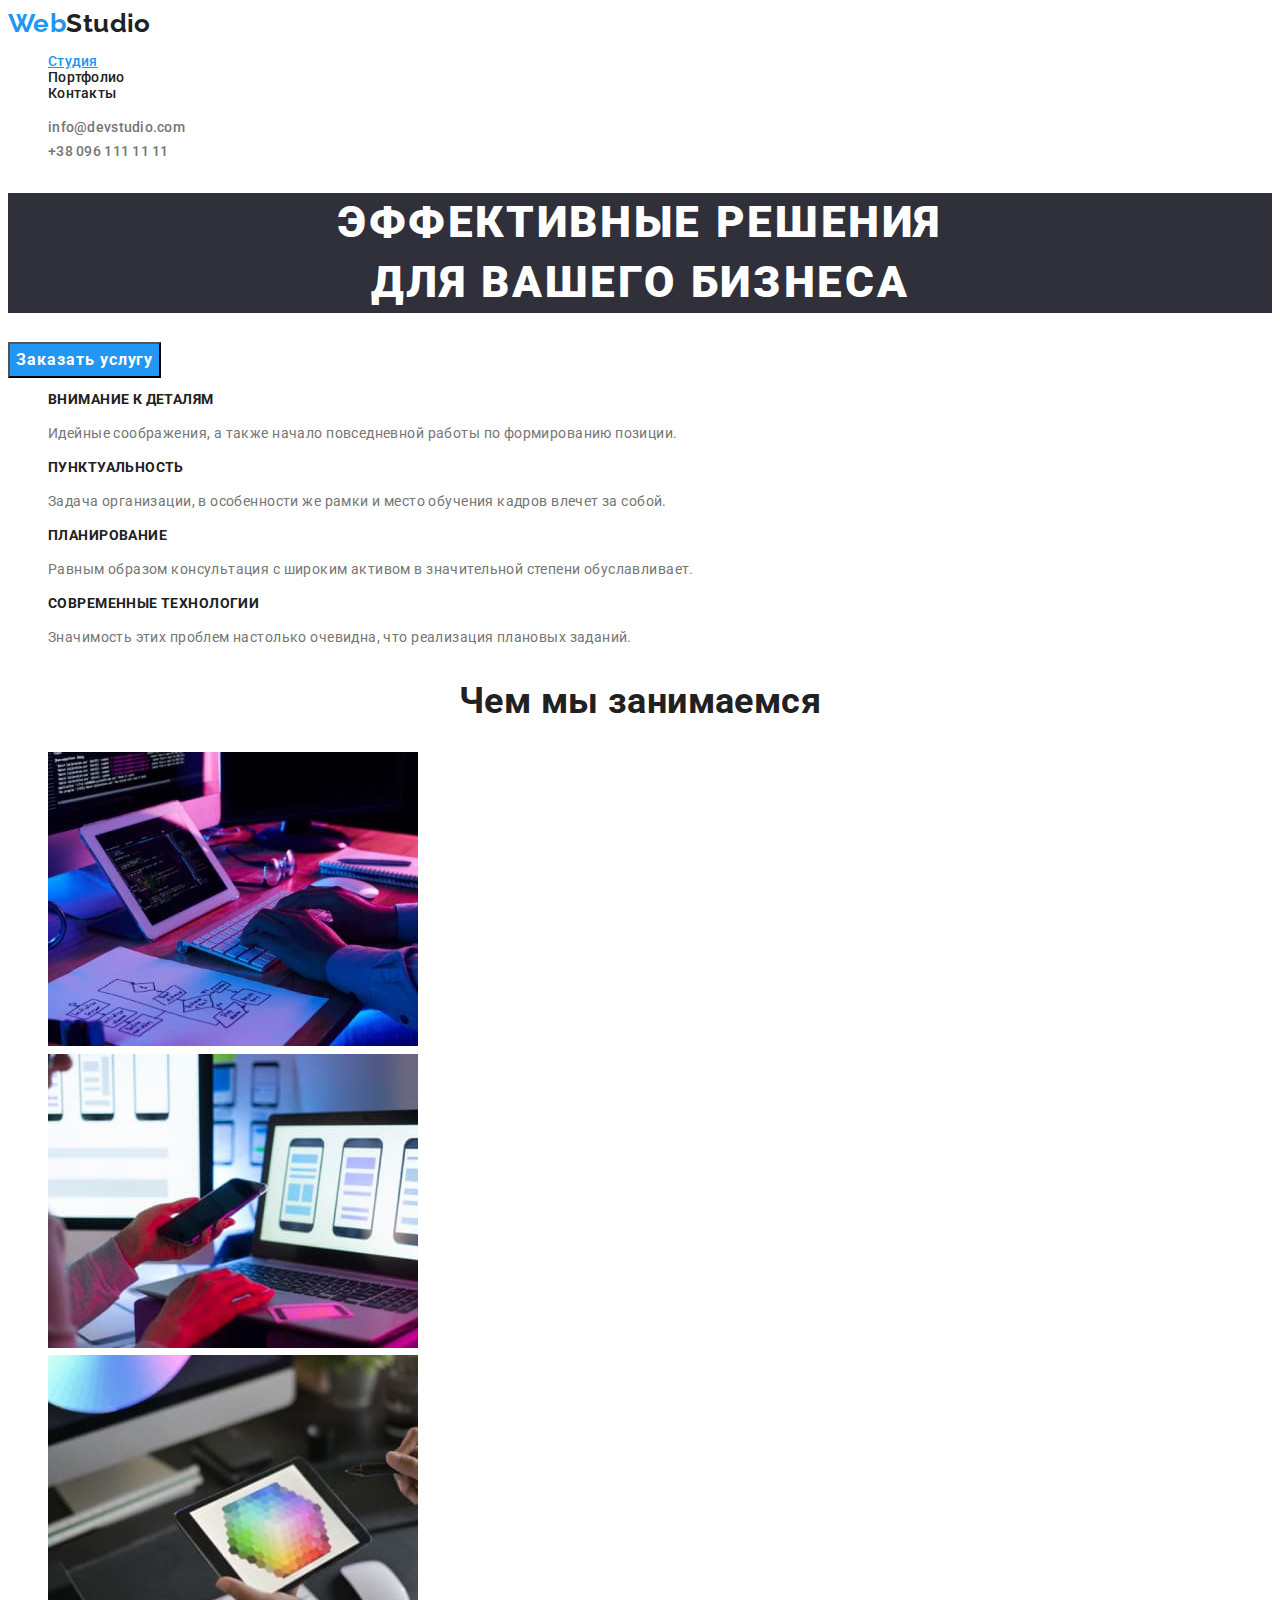
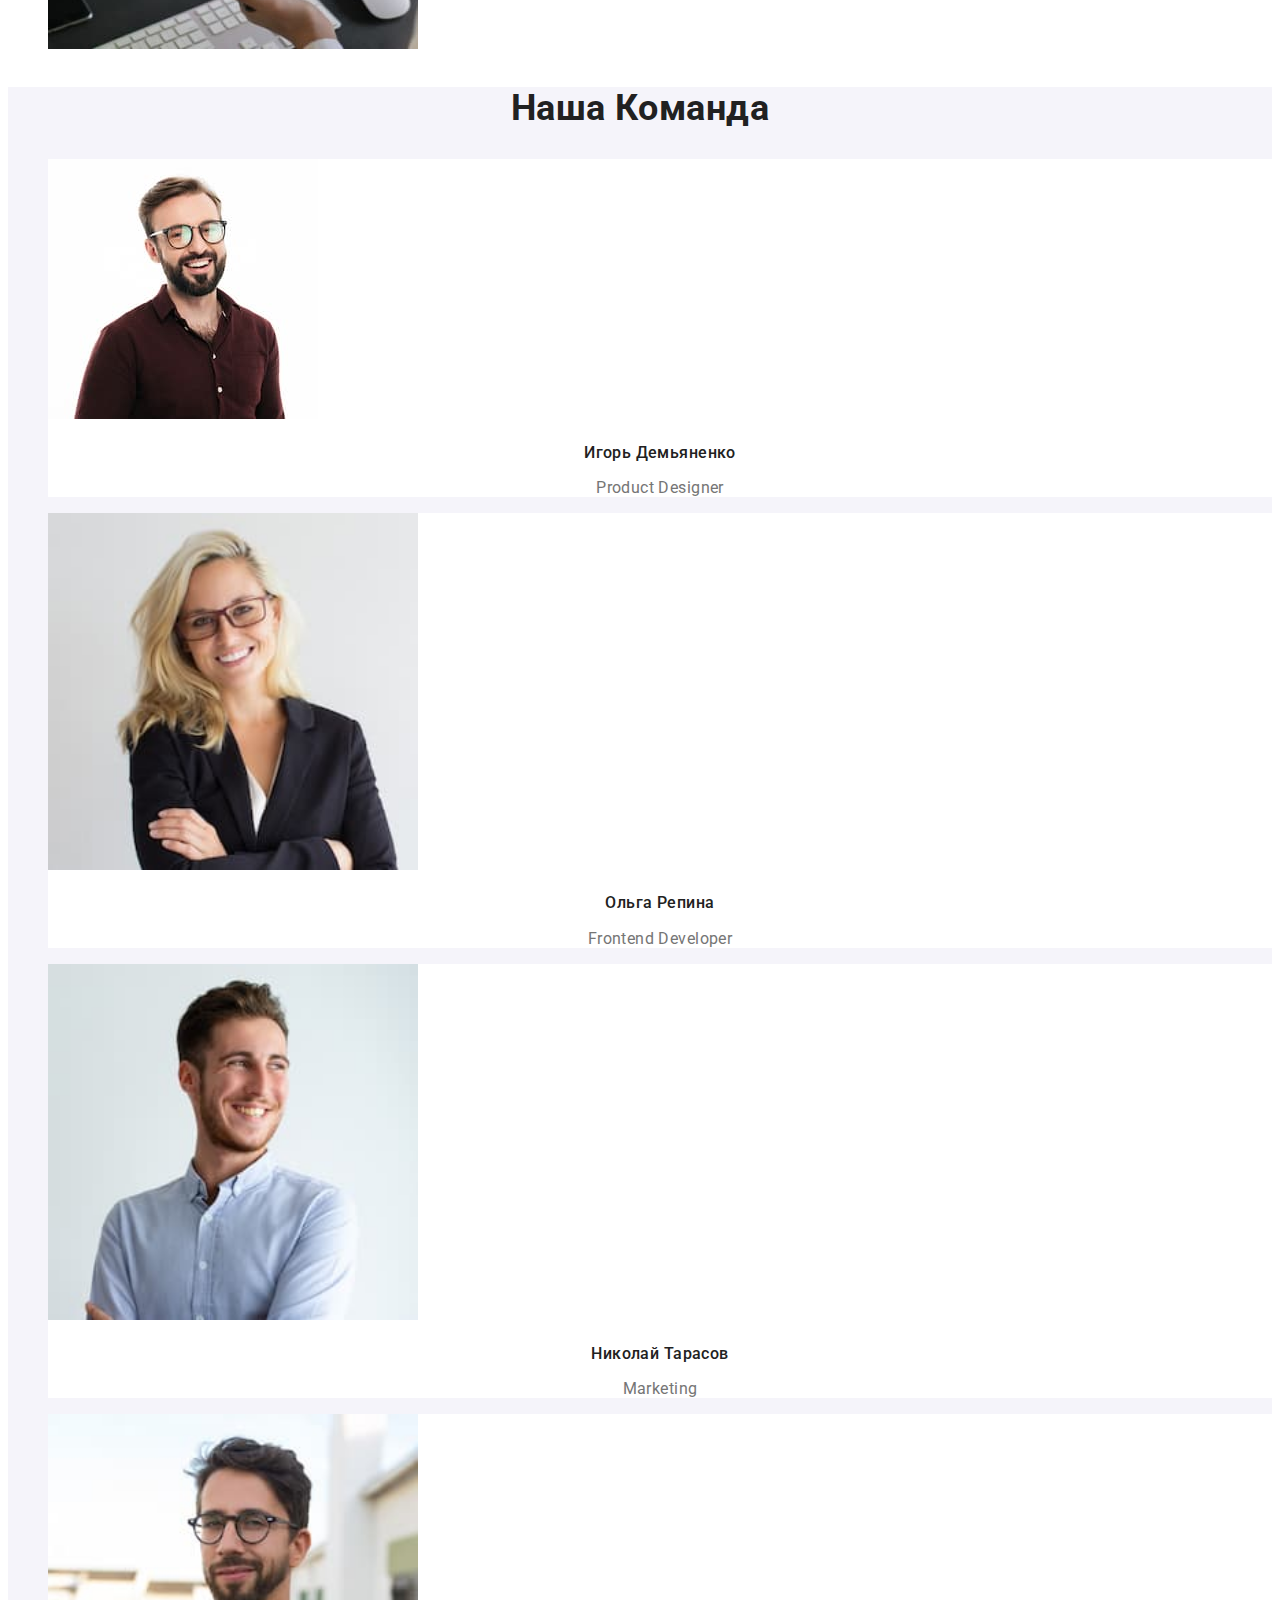
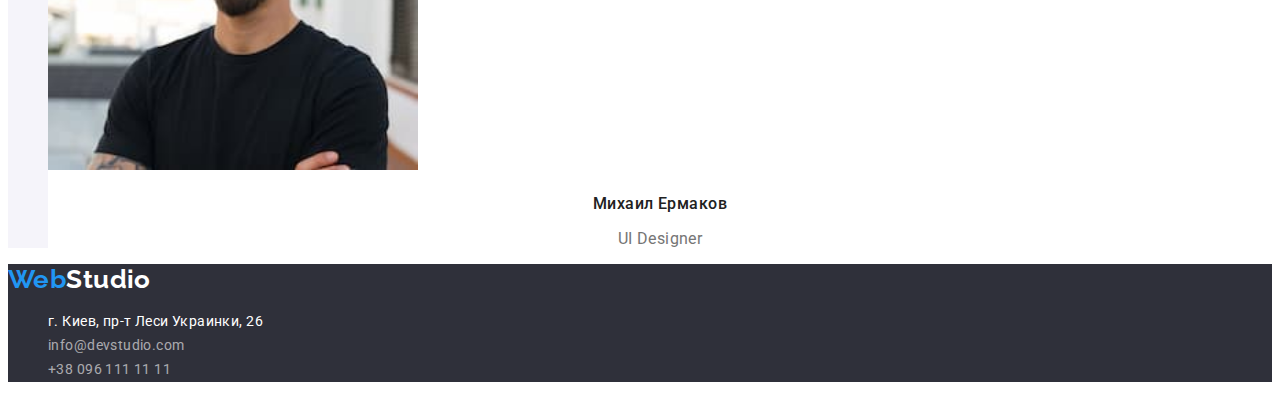
==== index.html @ 4168db16 "copy previous file" ====
<!DOCTYPE html>
<html lang="ru">

<head>
  <meta charset="UTF-8" />
  <title>Web Studio(Version2.1)-Figma</title>
  <link rel="preconnect" href="https://fonts.googleapis.com">
  <link rel="preconnect" href="https://fonts.gstatic.com" crossorigin>
  <link href="https://fonts.googleapis.com/css2?family=Raleway:wght@700&family=Roboto:wght@400;500;700;900&display=swap"
    rel="stylesheet"
  >
  <link rel="stylesheet" href="./css/styles.css">
</head>

<body>
  <!--Шапка сторінки-->
  <header>
    <nav  class="nav">
      <!--Логотип-->
      <a href="./index.html" class="logo link">
        <span class="logo-primary">Web</span><span class="logo-secondary">Studio</span>
      </a>
      <!--Активне посилання-->
      <ul class="local-nav list">
        <li><a href="./index.html" class="current-link">Студия</a></li>
        <li><a href="./portfolio.html" class="link">Портфолио</a></li>
        <li><a href="" class="link">Контакты</a></li>
      </ul>
    </nav>
    <!--Contacts in header-->
    <ul class="contacts list">
      <li> <a href="mailto:info@devstudio.com"  class="link">info@devstudio.com </a></li>
      <li> <a href="tel:+3809611111111" class="link">+38 096 111 11 11</a> </li>
    </ul>
  </header>

  <main>
    <!--main info-->
      <!--heroes-->
    <section  class="hero">
      <h1 class="hero-title">Эффективные решения <br />
        для вашего бизнеса</h1>
      <button type="button" class="btn btn-primary">Заказать услугу</button>
    </section>
    <section class="features">
      <!--features-->
      <ul class="list">
        <li>
          <h3 class="feature-title">Внимание к деталям</h3>
          <p class="feature-dscr">Идейные соображения, а также начало повседневной работы по формированию позиции.</p>
        </li>
        <li>
          <h3 class="feature-title">Пунктуальность</h3>
          <p class="feature-dscr">Задача организации, в особенности же рамки и место обучения кадров влечет за собой.</p>
        </li>
        <li>
          <h3 class="feature-title">Планирование</h3>
          <p class="feature-dscr">Равным образом консультация с широким активом в значительной степени обуславливает.</p>
        </li>
        <li>
          <h3 class="feature-title">Современные технологии</h3>
          <p class="feature-dscr">Значимость этих проблем настолько очевидна, что реализация плановых заданий.</p>
        </li>
      </ul>
    </section>
    <section class="activities">
      <!--Our activities-->
      <h2 class="activities-title">Чем мы занимаемся</h2>
      <ul class="list">
        <li><img src="images/img-box1.jpg" alt="Програмист работает на его рабочем месте" width="370" /></li>
        <li><img src="images/img-box2.jpg" alt="разработчик работает над дизайном мобильного приложения" width="370" />
        </li>
        <li><img src="images/img-box3.jpg" alt="работа с цветовой гамой на планшете" width="370" /></li>
      </ul>
    </section>
    <section class="team">
      <!--Team-->
      <h2  class="team-title ">Наша Команда</h2>
      <ul class="list">
        <li class="team-card">
          <img src="./images/tc1.jpg" alt="Игорь Демьяненко - Product Designer" width="270">
          <h3 class="card-title">Игорь Демьяненко</h3>
          <p class="card-text"> Product Designer</p>
        </li>
        <li class="team-card">
          <img src="./images/tc2.jpg" alt="Ольга Репина - Frontend Developer" width="370">
          <h3 class="card-title">Ольга Репина</h3>
          <p  class="card-text"> Frontend Developer</p>
        </li>
        <li class="team-card">
          <img src="./images/tc3.jpg" alt="Николай Тарасов - Marketing" width="370">
          <h3 class="card-title">Николай Тарасов</h3>
          <p class="card-text"> Marketing</p>
        </li>
        <li class="team-card">
          <img src="./images/tc4.jpg" alt="Михаил Ермаков - UI Designer" width="370">
          <h3 class="card-title">Михаил Ермаков</h3>
          <p class="card-text">UI Designer</p>
        </li>
      </ul>
    </section >
  </main>
  <footer>
    <a href="./index.html" class="logo link">
      <span class="logo-primary">Web</span><span class="logo-botom">Studio</span>
    </a>
    <!--Contact info-->
    <address class="footer-contacts">
      <ul class="list">
        <li class="contact">
          <a href="https://goo.gl/maps/vkd8yYgCR2bsNaY5A" class="address link">
            г. Киев, пр-т Леси Украинки, 26<br />
          </a>
        </li>
        <li class="contact">
          <a href="mailto:info@devstudio.com" class="link">
            info@devstudio.com<br />
          </a>
        </li>
        <li class="contact">
          <a href="tel:+3809611111111" class="link">
            +38 096 111 11 11<br />
          </a>
        </li>
      </ul>
    </address>
  </footer>
</body>

</html>
---- css/styles.css ----
/* text primary color #757575*/
/* text secondary #212121 */
/* primary white color #FFFFFF */
/* secondary bg color #2F303A */
/* logo color #000000, #2196F3 */
/* team bg color #F5F4FA  */
:root {
  --primary-white-color: #ffffff;
  --secondary-white-color: #f5f4fa;
  --prtf-bg-color: #e5e5e5;
  --secondary-bg-color: #2f303a;
  --text-primary-color: #757575;
  --text-secondary-color: #212121;
  --accent-color: #2196f3;
  --decoration-white-color: rgba(255, 255, 255, 0.6);
}

/* lists style */
.list {
  list-style: none;
}

/* link decoration */
.link {
  color: inherit;
  text-decoration: none;
}

.link:hover,
.link:focus {
  color: var(--accent-color);
}

.current-link {
  color: var(--accent-color);
}

.current-link:hover,
.current-link:focus {
  color: var(--secondary-bg-color);
}

/* button */
.btn {
  font-family: Roboto;
  font-weight: 700;
  font-size: 16px;
  line-height: 1.87;
  letter-spacing: 0.06em;

  cursor: pointer;
}

.btn-primary {
  background-color: var(--accent-color);
  color: var(--primary-white-color);
}

.btn-secondary {
  background-color: var(--primary-white-color);
  color: var(--text-secondary-color);
}

.btn-primary:hover,
.btn-primary:focus {
  color: var(--text-secondary-color);
}

.btn-secondary:hover,
.btn-secondary:focus {
  color: var(--primary-white-color);
  background-color: var(--accent-color);
}

body {
  background-color: var(--primary-white-color);
  color: var(--text-primary-color);

  font-family: Roboto, Verdana, Tahoma, sans-serif;
  font-size: 14px;
  line-height: 1.71;
  letter-spacing: 0.03em;
}

/* logo */
.logo {
  font-family: Raleway, Verdana, Tahoma, sans-serif;

  font-weight: 700;
  font-size: 26px;
  line-height: 1.19;
}

.logo-primary {
  color: var(--accent-color);
}
.logo-secondary {
  color: var(--text-secondary-color);
}

.logo-botom {
  color: var(--primary-white-color);
}

.logo:hover,
.logo:focus {
  color: var(--accent-color);
}

/* nav */
.nav .local-nav {
  color: var(--text-secondary-color);

  font-weight: 500;
  font-size: 14px;
  line-height: 1.14;
  letter-spacing: 0.02em;
}

/* contacts */
.contacts a {
  color: var(--text-primary-color);

  font-weight: 500;
  font-size: 14px;
  line-height: 1.14;
  letter-spacing: 0.02em;
}

.contacts a:hover,
.contacts a:focus {
  color: var(--accent-color);
}

/* heroes */
.hero .hero-title {
  background-color: var(--secondary-bg-color);
  color: var(--primary-white-color);

  font-weight: 900;
  font-size: 44px;
  line-height: 1.36;
  text-align: center;
  letter-spacing: 0.06em;
  text-transform: uppercase;
}

/* features */
.features .feature-title {
  color: var(--text-secondary-color);

  font-weight: 700;
  font-size: 14px;
  line-height: 1.14;
  text-transform: uppercase;
}

.features .feature-dscr {
  font-size: 14px;
  line-height: 1.71;
}

/* activities */
.activities .activities-title {
  color: var(--text-secondary-color);

  font-weight: 700;
  font-size: 36px;
  line-height: 1.17;
  text-align: center;
}

/* team */
.team {
  background-color: var(--secondary-white-color);
}

.team-title {
  color: var(--text-secondary-color);

  font-weight: 700;
  font-size: 36px;
  line-height: 1.17;
  text-align: center;
}

.team .team-card {
  background-color: var(--primary-white-color);
}

.team .card-title {
  color: var(--text-secondary-color);

  font-weight: 500;
  font-size: 16px;
  line-height: 1.19;
  text-align: center;
}

.team .card-text {
  font-size: 16px;
  line-height: 1.19;
  text-align: center;
}

/* Портфолио */
/* gallery */
.gallery {
  background-color: var(--prtf-bg-color);
}

.gallery .gallery-title {
  color: var(--text-secondary-color);

  font-weight: 700;
  font-size: 18px;
  line-height: 2;
  letter-spacing: 0.06em;
}

.gallery .btn-secondary {
  font-weight: 500;
  font-size: 16px;
  line-height: 1.63;
}

.gallery-card {
  background-color: var(--primary-white-color);
}

.gallery-card .card-title {
  color: var(--text-secondary-color);

  font-weight: 700;
  font-size: 18px;
  line-height: 2;
  letter-spacing: 0.06em;
}

.gallery-card .defenition {
  font-size: 16px;
  line-height: 1.87;
}

/* footer */
footer {
  background-color: var(--secondary-bg-color);
}

.footer-contacts .link {
  color: var(--decoration-white-color);

  font-style: normal;
  font-size: 14px;
  line-height: 1.71;
}

.footer-contacts .address {
  color: var(--primary-white-color);
}

.footer-contacts .contact :hover,
.footer-contacts .contact :focus {
  color: var(--accent-color);
}
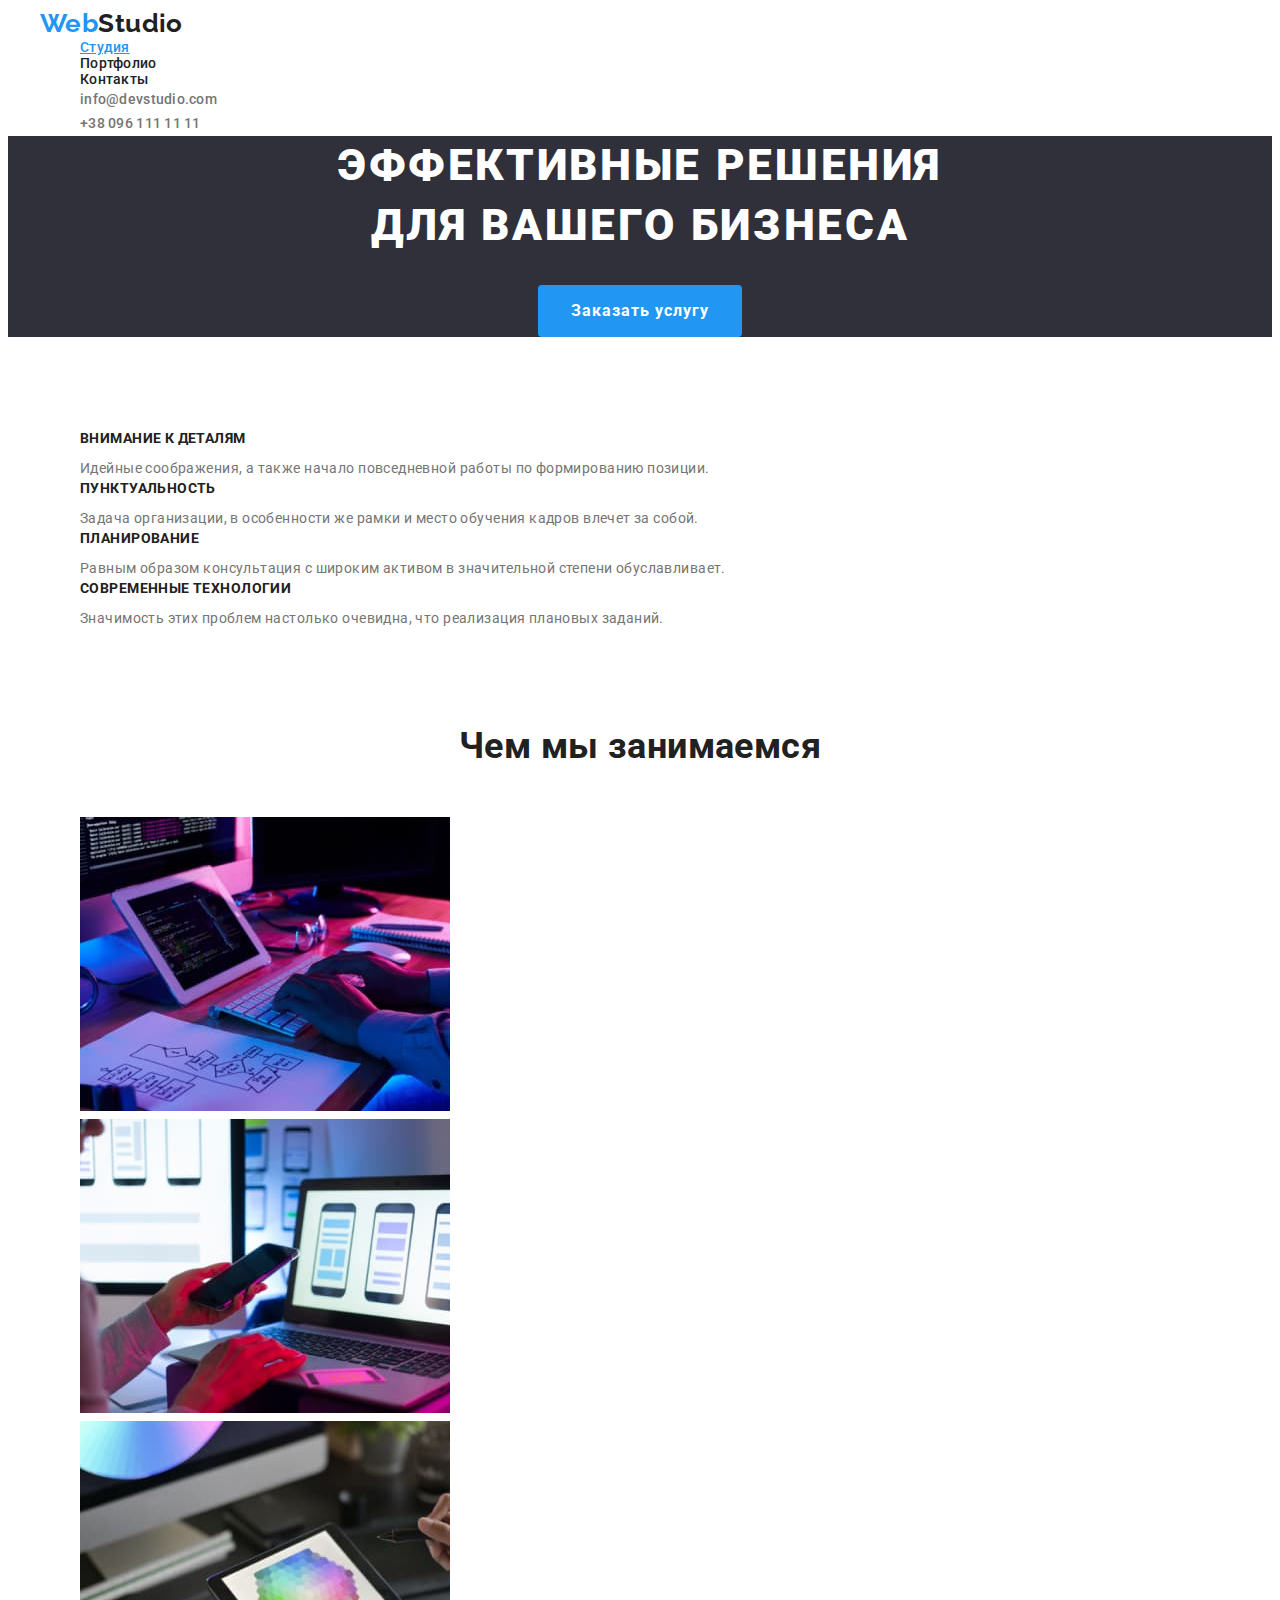
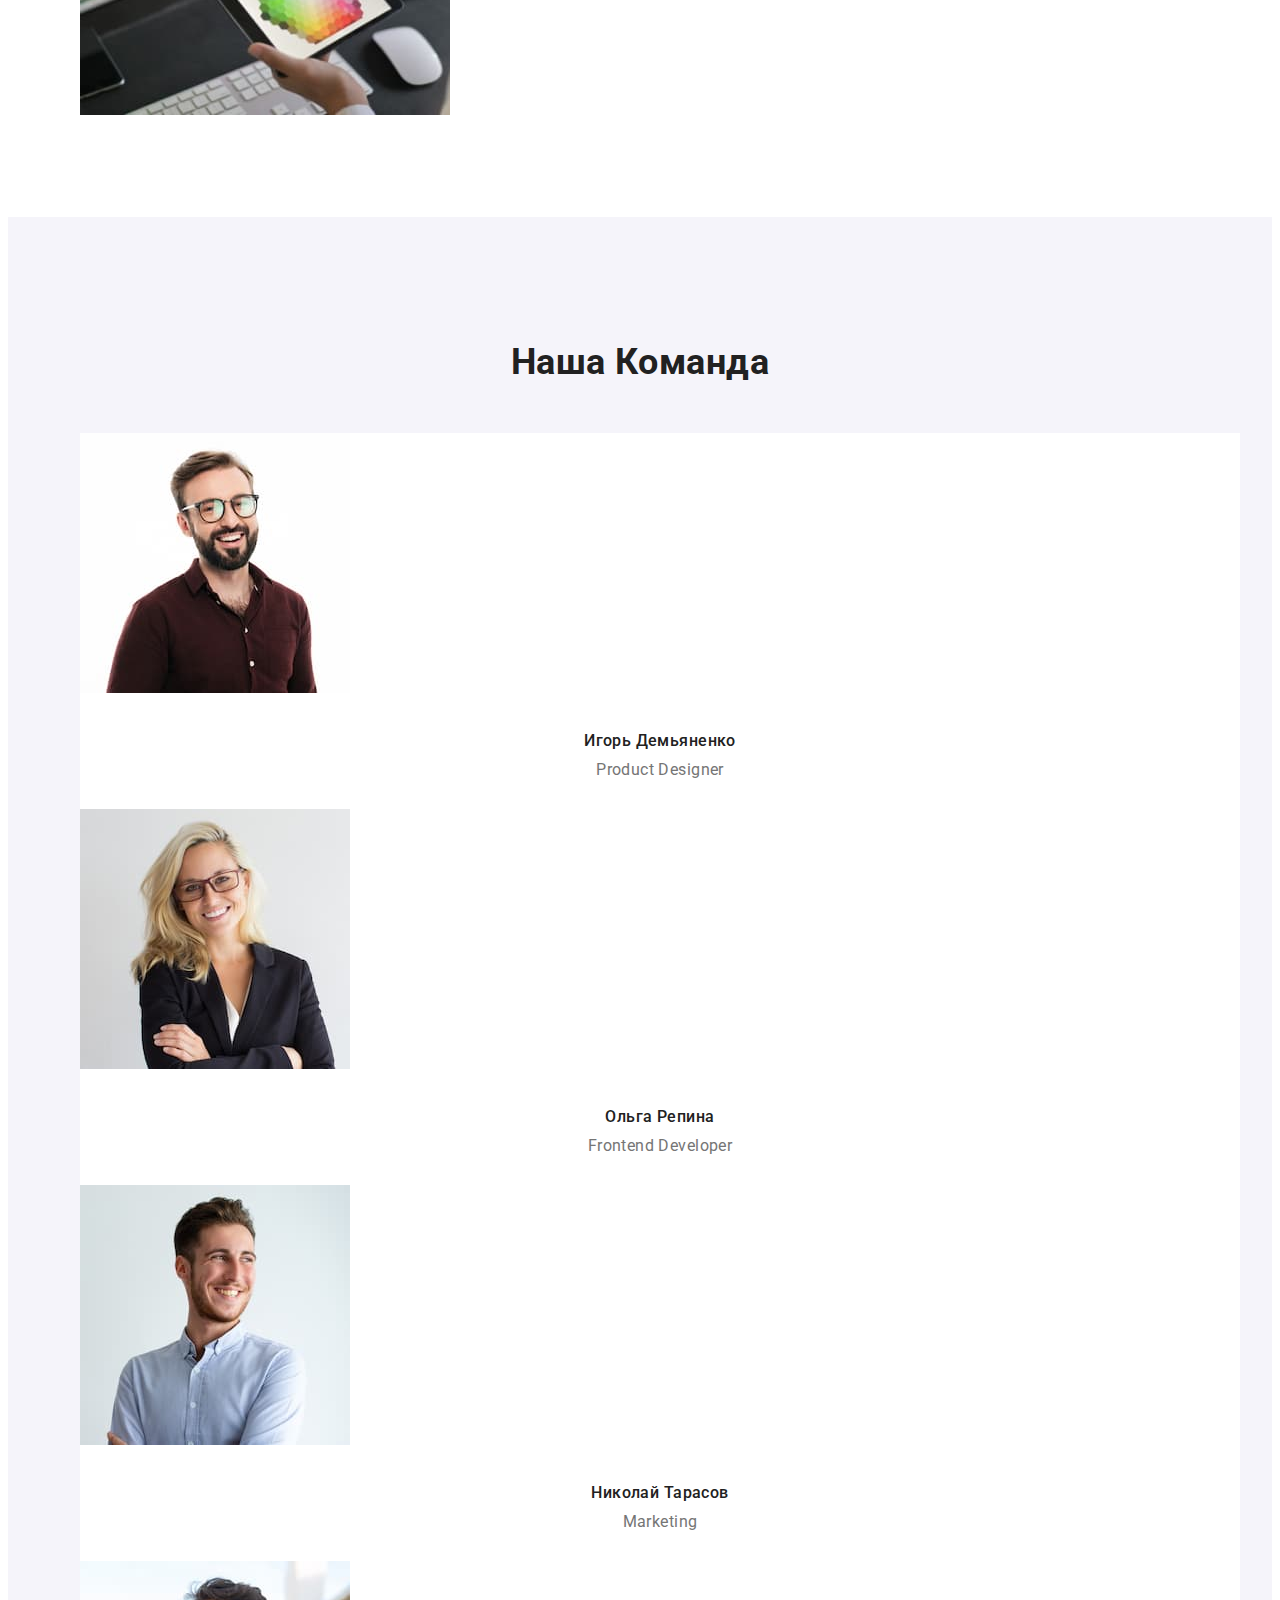
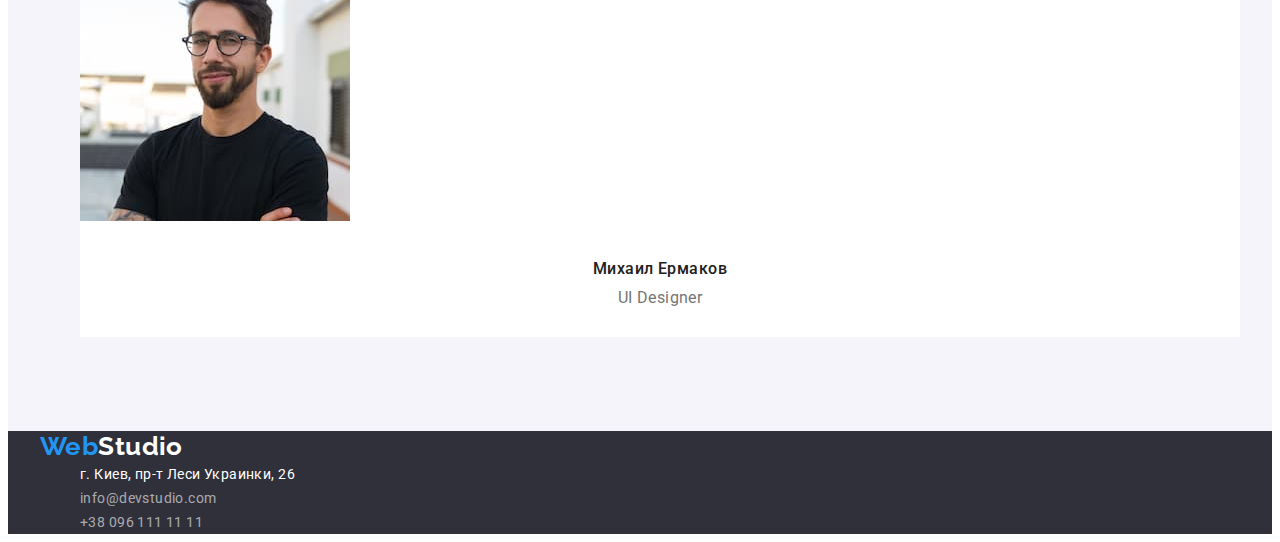
==== commit e0beb9e8: "add container" ====
--- a/index.html
+++ b/index.html
@@ -1,130 +1,175 @@
 <!DOCTYPE html>
 <html lang="ru">
+  <head>
+    <meta charset="UTF-8" />
+    <title>Web Studio(Version2.1)-Figma</title>
+    <link rel="preconnect" href="https://fonts.googleapis.com" />
+    <link rel="preconnect" href="https://fonts.gstatic.com" crossorigin />
+    <link
+      href="https://fonts.googleapis.com/css2?family=Raleway:wght@700&family=Roboto:wght@400;500;700;900&display=swap"
+      rel="stylesheet"
+    />
+    <link
+      rel="stylesheet"
+      href="https://cdnjs.cloudflare.com/ajax/libs/modern-normalize/1.1.0/modern-normalize.min.css"
+      integrity="sha512-wpPYUAdjBVSE4KJnH1VR1HeZfpl1ub8YT/NKx4PuQ5NmX2tKuGu6U/JRp5y+Y8XG2tV+wKQpNHVUX03MfMFn9Q=="
+      crossorigin="anonymous"
+      referrerpolicy="no-referrer"
+    />
+    <link rel="stylesheet" href="./css/styles.css" />
+  </head>
 
-<head>
-  <meta charset="UTF-8" />
-  <title>Web Studio(Version2.1)-Figma</title>
-  <link rel="preconnect" href="https://fonts.googleapis.com">
-  <link rel="preconnect" href="https://fonts.gstatic.com" crossorigin>
-  <link href="https://fonts.googleapis.com/css2?family=Raleway:wght@700&family=Roboto:wght@400;500;700;900&display=swap"
-    rel="stylesheet"
-  >
-  <link rel="stylesheet" href="./css/styles.css">
-</head>
+  <body>
+    <!--Шапка сторінки-->
+    <header>
+      <div class="container">
+        <nav class="nav">
+          <!--Логотип-->
+          <a href="./index.html" class="logo link">
+            <span class="logo-primary">Web</span><span class="logo-secondary">Studio</span>
+          </a>
+          <!--Активне посилання-->
+          <ul class="local-nav list">
+            <li><a href="./index.html" class="current-link">Студия</a></li>
+            <li><a href="./portfolio.html" class="link">Портфолио</a></li>
+            <li><a href="" class="link">Контакты</a></li>
+          </ul>
+        </nav>
+        <!--Contacts in header-->
+        <ul class="contacts list">
+          <li><a href="mailto:info@devstudio.com" class="link">info@devstudio.com </a></li>
+          <li><a href="tel:+3809611111111" class="link">+38 096 111 11 11</a></li>
+        </ul>
+      </div>
+    </header>
 
-<body>
-  <!--Шапка сторінки-->
-  <header>
-    <nav  class="nav">
-      <!--Логотип-->
-      <a href="./index.html" class="logo link">
-        <span class="logo-primary">Web</span><span class="logo-secondary">Studio</span>
-      </a>
-      <!--Активне посилання-->
-      <ul class="local-nav list">
-        <li><a href="./index.html" class="current-link">Студия</a></li>
-        <li><a href="./portfolio.html" class="link">Портфолио</a></li>
-        <li><a href="" class="link">Контакты</a></li>
-      </ul>
-    </nav>
-    <!--Contacts in header-->
-    <ul class="contacts list">
-      <li> <a href="mailto:info@devstudio.com"  class="link">info@devstudio.com </a></li>
-      <li> <a href="tel:+3809611111111" class="link">+38 096 111 11 11</a> </li>
-    </ul>
-  </header>
+    <main>
+      <!--main info-->
+      <section class="hero">
+        <!--heroes-->
+        <div class="container">
+          <h1 class="hero-title">
+            Эффективные решения <br />
+            для вашего бизнеса
+          </h1>
+          <button type="button" class="btn btn-primary">Заказать услугу</button>
+        </div>
+      </section>
 
-  <main>
-    <!--main info-->
-      <!--heroes-->
-    <section  class="hero">
-      <h1 class="hero-title">Эффективные решения <br />
-        для вашего бизнеса</h1>
-      <button type="button" class="btn btn-primary">Заказать услугу</button>
-    </section>
-    <section class="features">
-      <!--features-->
-      <ul class="list">
-        <li>
-          <h3 class="feature-title">Внимание к деталям</h3>
-          <p class="feature-dscr">Идейные соображения, а также начало повседневной работы по формированию позиции.</p>
-        </li>
-        <li>
-          <h3 class="feature-title">Пунктуальность</h3>
-          <p class="feature-dscr">Задача организации, в особенности же рамки и место обучения кадров влечет за собой.</p>
-        </li>
-        <li>
-          <h3 class="feature-title">Планирование</h3>
-          <p class="feature-dscr">Равным образом консультация с широким активом в значительной степени обуславливает.</p>
-        </li>
-        <li>
-          <h3 class="feature-title">Современные технологии</h3>
-          <p class="feature-dscr">Значимость этих проблем настолько очевидна, что реализация плановых заданий.</p>
-        </li>
-      </ul>
-    </section>
-    <section class="activities">
-      <!--Our activities-->
-      <h2 class="activities-title">Чем мы занимаемся</h2>
-      <ul class="list">
-        <li><img src="images/img-box1.jpg" alt="Програмист работает на его рабочем месте" width="370" /></li>
-        <li><img src="images/img-box2.jpg" alt="разработчик работает над дизайном мобильного приложения" width="370" />
-        </li>
-        <li><img src="images/img-box3.jpg" alt="работа с цветовой гамой на планшете" width="370" /></li>
-      </ul>
-    </section>
-    <section class="team">
-      <!--Team-->
-      <h2  class="team-title ">Наша Команда</h2>
-      <ul class="list">
-        <li class="team-card">
-          <img src="./images/tc1.jpg" alt="Игорь Демьяненко - Product Designer" width="270">
-          <h3 class="card-title">Игорь Демьяненко</h3>
-          <p class="card-text"> Product Designer</p>
-        </li>
-        <li class="team-card">
-          <img src="./images/tc2.jpg" alt="Ольга Репина - Frontend Developer" width="370">
-          <h3 class="card-title">Ольга Репина</h3>
-          <p  class="card-text"> Frontend Developer</p>
-        </li>
-        <li class="team-card">
-          <img src="./images/tc3.jpg" alt="Николай Тарасов - Marketing" width="370">
-          <h3 class="card-title">Николай Тарасов</h3>
-          <p class="card-text"> Marketing</p>
-        </li>
-        <li class="team-card">
-          <img src="./images/tc4.jpg" alt="Михаил Ермаков - UI Designer" width="370">
-          <h3 class="card-title">Михаил Ермаков</h3>
-          <p class="card-text">UI Designer</p>
-        </li>
-      </ul>
-    </section >
-  </main>
-  <footer>
-    <a href="./index.html" class="logo link">
-      <span class="logo-primary">Web</span><span class="logo-botom">Studio</span>
-    </a>
-    <!--Contact info-->
-    <address class="footer-contacts">
-      <ul class="list">
-        <li class="contact">
-          <a href="https://goo.gl/maps/vkd8yYgCR2bsNaY5A" class="address link">
-            г. Киев, пр-т Леси Украинки, 26<br />
-          </a>
-        </li>
-        <li class="contact">
-          <a href="mailto:info@devstudio.com" class="link">
-            info@devstudio.com<br />
-          </a>
-        </li>
-        <li class="contact">
-          <a href="tel:+3809611111111" class="link">
-            +38 096 111 11 11<br />
-          </a>
-        </li>
-      </ul>
-    </address>
-  </footer>
-</body>
+      <section class="features">
+        <!--features-->
 
-</html>+        <div class="container">
+          <ul class="list">
+            <li>
+              <h3 class="feature-title">Внимание к деталям</h3>
+              <p class="feature-description">
+                Идейные соображения, а также начало повседневной работы по формированию позиции.
+              </p>
+            </li>
+            <li>
+              <h3 class="feature-title">Пунктуальность</h3>
+              <p class="feature-description">
+                Задача организации, в особенности же рамки и место обучения кадров влечет за собой.
+              </p>
+            </li>
+            <li>
+              <h3 class="feature-title">Планирование</h3>
+              <p class="feature-description">
+                Равным образом консультация с широким активом в значительной степени обуславливает.
+              </p>
+            </li>
+            <li>
+              <h3 class="feature-title">Современные технологии</h3>
+              <p class="feature-description">
+                Значимость этих проблем настолько очевидна, что реализация плановых заданий.
+              </p>
+            </li>
+          </ul>
+        </div>
+      </section>
+      <section class="activities">
+        <!--Our activities-->
+        <div class="container">
+          <h2 class="activities-title">Чем мы занимаемся</h2>
+          <ul class="list">
+            <li>
+              <img
+                src="images/img-box1.jpg"
+                alt="Програмист работает на его рабочем месте"
+                width="370"
+              />
+            </li>
+            <li>
+              <img
+                src="images/img-box2.jpg"
+                alt="разработчик работает над дизайном мобильного приложения"
+                width="370"
+              />
+            </li>
+            <li>
+              <img
+                src="images/img-box3.jpg"
+                alt="работа с цветовой гамой на планшете"
+                width="370"
+              />
+            </li>
+          </ul>
+        </div>
+      </section>
+
+      <section class="team">
+        <!--Team-->
+        <div class="container">
+          <h2 class="team-title">Наша Команда</h2>
+          <ul class="list">
+            <li class="team-card">
+              <img src="./images/tc1.jpg" alt="Игорь Демьяненко - Product Designer" width="270" />
+              <h3 class="card-title">Игорь Демьяненко</h3>
+              <p class="card-text">Product Designer</p>
+            </li>
+            <li class="team-card">
+              <img src="./images/tc2.jpg" alt="Ольга Репина - Frontend Developer" width="270" />
+              <h3 class="card-title">Ольга Репина</h3>
+              <p class="card-text">Frontend Developer</p>
+            </li>
+            <li class="team-card">
+              <img src="./images/tc3.jpg" alt="Николай Тарасов - Marketing" width="270" />
+              <h3 class="card-title">Николай Тарасов</h3>
+              <p class="card-text">Marketing</p>
+            </li>
+            <li class="team-card">
+              <img src="./images/tc4.jpg" alt="Михаил Ермаков - UI Designer" width="270" />
+              <h3 class="card-title">Михаил Ермаков</h3>
+              <p class="card-text">UI Designer</p>
+            </li>
+          </ul>
+        </div>
+      </section>
+    </main>
+
+    <footer>
+      <div class="container">
+        <a href="./index.html" class="logo link">
+          <span class="logo-primary">Web</span><span class="logo-botom">Studio</span>
+        </a>
+        <!--Contact info-->
+        <address class="footer-contacts">
+          <ul class="list">
+            <li class="contact">
+              <a href="https://goo.gl/maps/vkd8yYgCR2bsNaY5A" class="address link">
+                г. Киев, пр-т Леси Украинки, 26<br />
+              </a>
+            </li>
+            <li class="contact">
+              <a href="mailto:info@devstudio.com" class="link"> info@devstudio.com<br /> </a>
+            </li>
+            <li class="contact">
+              <a href="tel:+3809611111111" class="link"> +38 096 111 11 11<br /> </a>
+            </li>
+          </ul>
+        </address>
+      </div>
+    </footer>
+  </body>
+</html>
--- a/css/styles.css
+++ b/css/styles.css
@@ -1,9 +1,3 @@
-/* text primary color #757575*/
-/* text secondary #212121 */
-/* primary white color #FFFFFF */
-/* secondary bg color #2F303A */
-/* logo color #000000, #2196F3 */
-/* team bg color #F5F4FA  */
 :root {
   --primary-white-color: #ffffff;
   --secondary-white-color: #f5f4fa;
@@ -14,9 +8,27 @@
   --accent-color: #2196f3;
   --decoration-white-color: rgba(255, 255, 255, 0.6);
 }
+/* html{
+  box-sizing: border-box;
+}
+
+*,
+*::before,
+*::after {
+  box-sizing: inherit;
+} */
+/* container */
+.container {
+  width: 1200px;
+  padding-left: 15px;
+  padding-right: 15px;
+  margin: 0 auto;
+}
 
 /* lists style */
 .list {
+  margin: 0;
+
   list-style: none;
 }
 
@@ -42,6 +54,9 @@
 
 /* button */
 .btn {
+  border-radius: 4px;
+  border: 1px solid transparent;
+
   font-family: Roboto;
   font-weight: 700;
   font-size: 16px;
@@ -52,11 +67,15 @@
 }
 
 .btn-primary {
+  padding: 10px 32px;
+
   background-color: var(--accent-color);
   color: var(--primary-white-color);
 }
 
 .btn-secondary {
+  padding: 6px 22px;
+
   background-color: var(--primary-white-color);
   color: var(--text-secondary-color);
 }
@@ -133,20 +152,34 @@
 }
 
 /* heroes */
-.hero .hero-title {
+.hero {
+  margin-bottom: 94px;
+
   background-color: var(--secondary-bg-color);
   color: var(--primary-white-color);
 
+  text-align: center;
+}
+
+.hero-title {
+  margin-top: 0px;
+  margin-bottom: 30px;
+
+  text-transform: uppercase;
   font-weight: 900;
   font-size: 44px;
   line-height: 1.36;
-  text-align: center;
   letter-spacing: 0.06em;
-  text-transform: uppercase;
 }
 
 /* features */
+.features {
+  margin-bottom: 94px;
+}
 .features .feature-title {
+  margin-top: 0;
+  margin-bottom: 10px;
+
   color: var(--text-secondary-color);
 
   font-weight: 700;
@@ -155,13 +188,22 @@
   text-transform: uppercase;
 }
 
-.features .feature-dscr {
+.features .feature-description {
+  margin-top: 0;
+  margin-bottom: 0;
+
   font-size: 14px;
   line-height: 1.71;
 }
 
 /* activities */
+.activities {
+  margin-bottom: 94px;
+}
+
 .activities .activities-title {
+  margin-top: 0px;
+  margin-bottom: 50px;
   color: var(--text-secondary-color);
 
   font-weight: 700;
@@ -172,10 +214,14 @@
 
 /* team */
 .team {
+  padding-top: 94px;
+  padding-bottom: 94px;
+
   background-color: var(--secondary-white-color);
 }
 
 .team-title {
+  margin-bottom: 50px;
   color: var(--text-secondary-color);
 
   font-weight: 700;
@@ -185,10 +231,14 @@
 }
 
 .team .team-card {
+  padding-bottom: 30px;
   background-color: var(--primary-white-color);
 }
 
 .team .card-title {
+  margin-top: 30px;
+  margin-bottom: 10px;
+
   color: var(--text-secondary-color);
 
   font-weight: 500;
@@ -198,6 +248,9 @@
 }
 
 .team .card-text {
+  margin-top: 0;
+  margin-bottom: 0;
+
   font-size: 16px;
   line-height: 1.19;
   text-align: center;
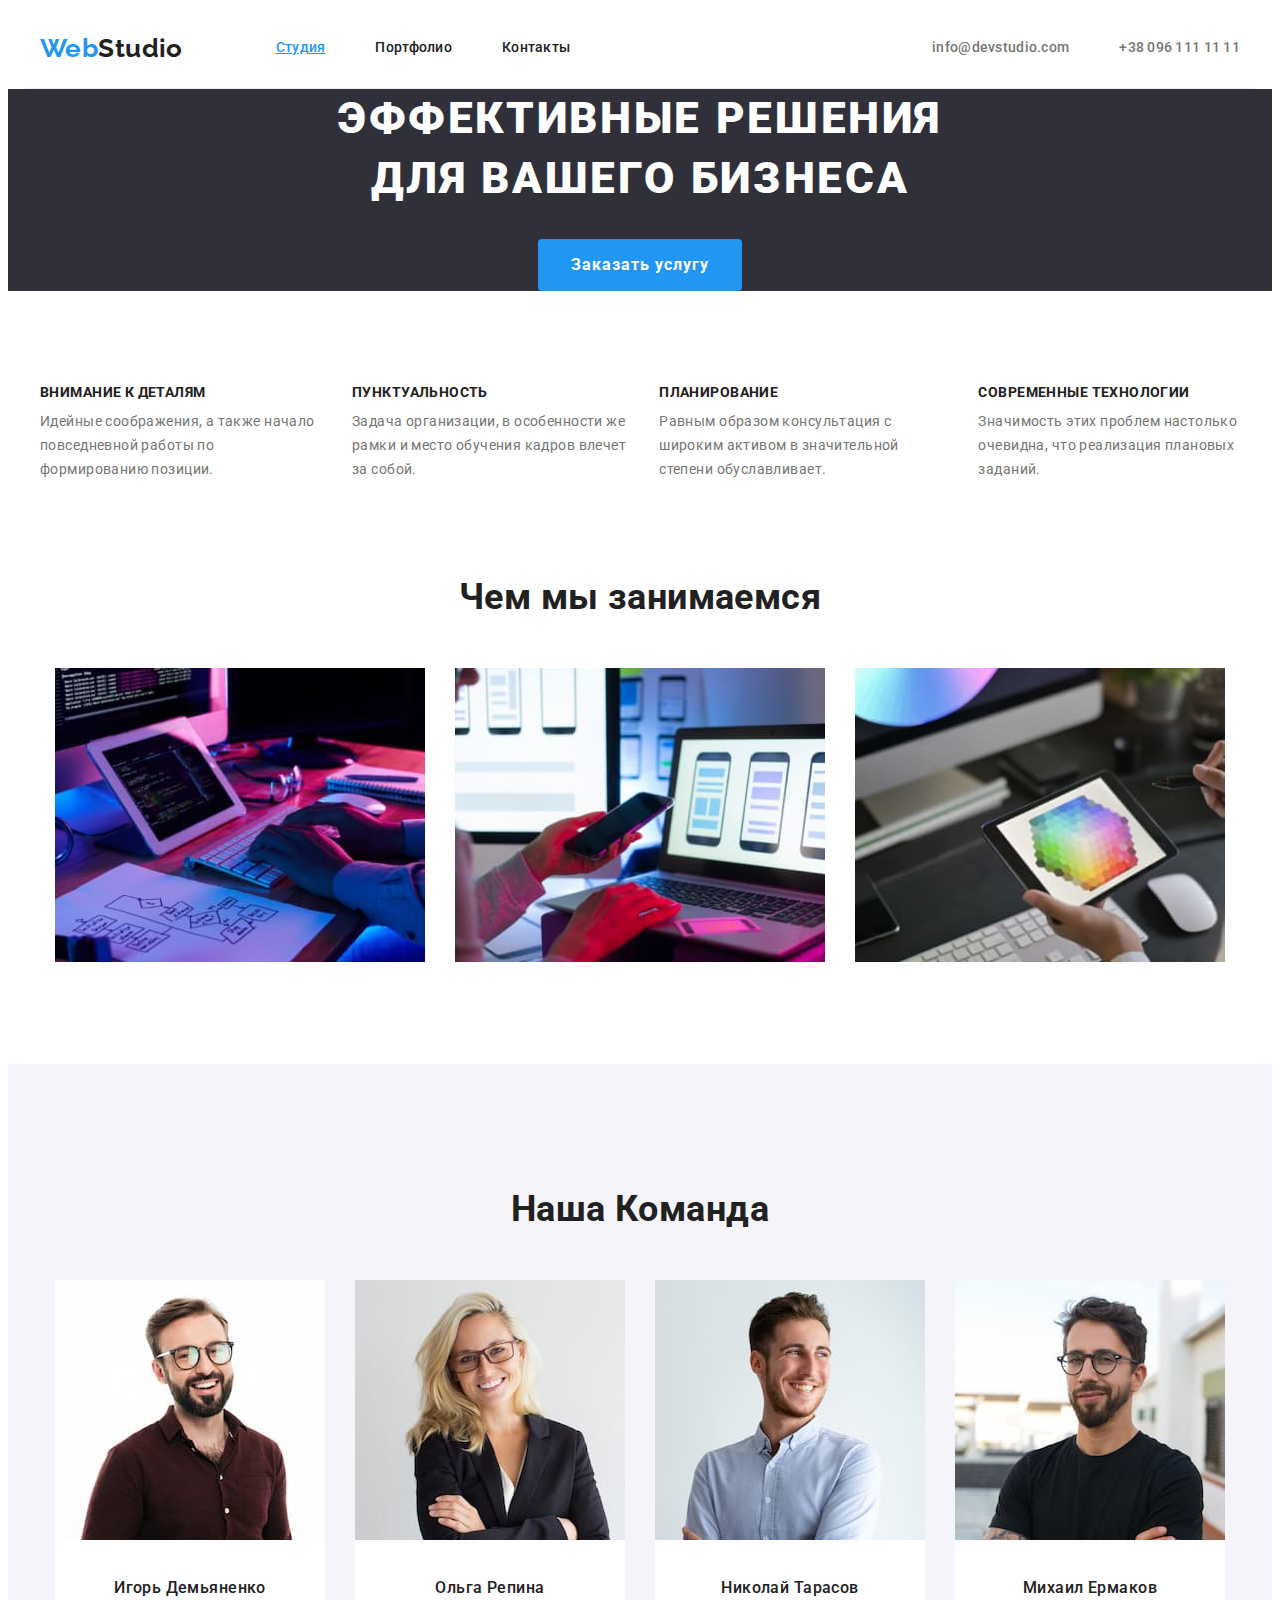
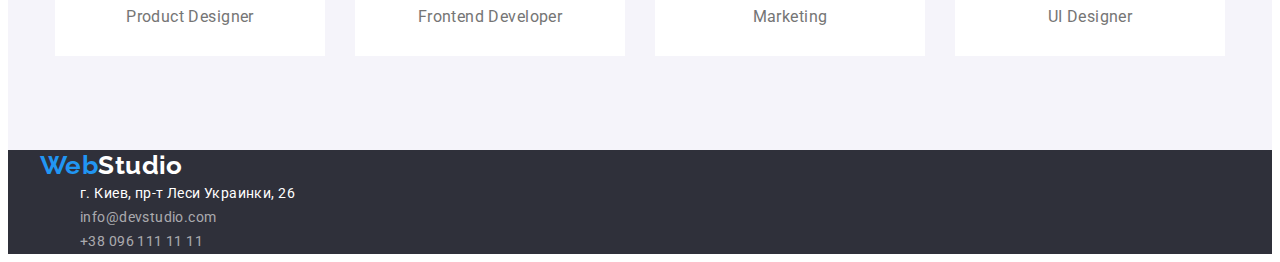
==== commit 0ff7749b: "do flex element" ====
--- a/index.html
+++ b/index.html
@@ -22,23 +22,27 @@
   <body>
     <!--Шапка сторінки-->
     <header>
-      <div class="container">
+      <div class="container main-nav">
+        <!--Логотип-->
+        <a href="./index.html" class="logo link">
+          <span class="logo-primary">Web</span><span class="logo-secondary">Studio</span>
+        </a>
         <nav class="nav">
-          <!--Логотип-->
-          <a href="./index.html" class="logo link">
-            <span class="logo-primary">Web</span><span class="logo-secondary">Studio</span>
-          </a>
           <!--Активне посилання-->
           <ul class="local-nav list">
-            <li><a href="./index.html" class="current-link">Студия</a></li>
-            <li><a href="./portfolio.html" class="link">Портфолио</a></li>
-            <li><a href="" class="link">Контакты</a></li>
+            <li class="item"><a href="./index.html" class="current-link block">Студия</a></li>
+            <li class="item"><a href="./portfolio.html" class="link block">Портфолио</a></li>
+            <li class="item"><a href="" class="link block">Контакты</a></li>
           </ul>
         </nav>
         <!--Contacts in header-->
         <ul class="contacts list">
-          <li><a href="mailto:info@devstudio.com" class="link">info@devstudio.com </a></li>
-          <li><a href="tel:+3809611111111" class="link">+38 096 111 11 11</a></li>
+          <li class="item">
+            <a href="mailto:info@devstudio.com" class="link">info@devstudio.com </a>
+          </li>
+          <li class="item">
+            <a href="tel:+3809611111111" class="link">+38 096 111 11 11</a>
+          </li>
         </ul>
       </div>
     </header>
@@ -60,26 +64,26 @@
         <!--features-->
 
         <div class="container">
-          <ul class="list">
-            <li>
+          <ul class="list feature">
+            <li class="item">
               <h3 class="feature-title">Внимание к деталям</h3>
               <p class="feature-description">
                 Идейные соображения, а также начало повседневной работы по формированию позиции.
               </p>
             </li>
-            <li>
+            <li class="item">
               <h3 class="feature-title">Пунктуальность</h3>
               <p class="feature-description">
                 Задача организации, в особенности же рамки и место обучения кадров влечет за собой.
               </p>
             </li>
-            <li>
+            <li class="item">
               <h3 class="feature-title">Планирование</h3>
               <p class="feature-description">
                 Равным образом консультация с широким активом в значительной степени обуславливает.
               </p>
             </li>
-            <li>
+            <li class="item">
               <h3 class="feature-title">Современные технологии</h3>
               <p class="feature-description">
                 Значимость этих проблем настолько очевидна, что реализация плановых заданий.
@@ -92,7 +96,7 @@
         <!--Our activities-->
         <div class="container">
           <h2 class="activities-title">Чем мы занимаемся</h2>
-          <ul class="list">
+          <ul class="list activity">
             <li>
               <img
                 src="images/img-box1.jpg"
@@ -122,7 +126,7 @@
         <!--Team-->
         <div class="container">
           <h2 class="team-title">Наша Команда</h2>
-          <ul class="list">
+          <ul class="list team-pro">
             <li class="team-card">
               <img src="./images/tc1.jpg" alt="Игорь Демьяненко - Product Designer" width="270" />
               <h3 class="card-title">Игорь Демьяненко</h3>
--- a/css/styles.css
+++ b/css/styles.css
@@ -7,16 +7,17 @@
   --text-secondary-color: #212121;
   --accent-color: #2196f3;
   --decoration-white-color: rgba(255, 255, 255, 0.6);
+  --border-color: #ececec;
 }
 /* html{
   box-sizing: border-box;
 }
-
 *,
 *::before,
 *::after {
   box-sizing: inherit;
 } */
+/* -------------GLOBAL STYLES--------------- */
 /* container */
 .container {
   width: 1200px;
@@ -76,7 +77,7 @@
 .btn-secondary {
   padding: 6px 22px;
 
-  background-color: var(--primary-white-color);
+  background-color: var(--secondary-white-color);
   color: var(--text-secondary-color);
 }
 
@@ -100,6 +101,13 @@
   line-height: 1.71;
   letter-spacing: 0.03em;
 }
+/* --------------HEADER-------------------- */
+/* header flexbox */
+.main-nav {
+  display: flex;
+  align-items: center;
+  border-bottom: 1px solid var(--border-color);
+}
 
 /* logo */
 .logo {
@@ -127,7 +135,12 @@
 }
 
 /* nav */
-.nav .local-nav {
+
+.local-nav {
+  display: flex;
+  margin-left: 93px;
+  padding-left: 0;
+
   color: var(--text-secondary-color);
 
   font-weight: 500;
@@ -136,8 +149,30 @@
   letter-spacing: 0.02em;
 }
 
+.local-nav > .item + .item {
+  margin-left: 50px;
+}
+.block {
+  display: block;
+  padding-top: 32px;
+  padding-bottom: 32px;
+}
+
 /* contacts */
+.contacts {
+  display: flex;
+  padding-left: 0;
+  margin-left: auto;
+}
+
+.contacts > .item + .item {
+  margin-left: 50px;
+}
 .contacts a {
+  display: block;
+  padding-top: 32px;
+  padding-bottom: 32px;
+
   color: var(--text-primary-color);
 
   font-weight: 500;
@@ -151,6 +186,7 @@
   color: var(--accent-color);
 }
 
+/* -----------------------BODY_INDEX----------------------- */
 /* heroes */
 .hero {
   margin-bottom: 94px;
@@ -176,6 +212,17 @@
 .features {
   margin-bottom: 94px;
 }
+
+.feature {
+  display: flex;
+  justify-content: space-around;
+  padding-left: 0;
+}
+
+.feature > .item + .item {
+  margin-left: 30px;
+}
+
 .features .feature-title {
   margin-top: 0;
   margin-bottom: 10px;
@@ -199,6 +246,12 @@
 /* activities */
 .activities {
   margin-bottom: 94px;
+}
+
+.activity {
+  display: flex;
+  justify-content: space-around;
+  padding-left: 0;
 }
 
 .activities .activities-title {
@@ -220,6 +273,12 @@
   background-color: var(--secondary-white-color);
 }
 
+.team-pro {
+  display: flex;
+  justify-content: space-around;
+  padding-left: 0;
+}
+
 .team-title {
   margin-bottom: 50px;
   color: var(--text-secondary-color);
@@ -256,9 +315,11 @@
   text-align: center;
 }
 
-/* Портфолио */
+/* -----------------------BODY_PORTFILIO--------------------- */
 /* gallery */
 .gallery {
+  margin-top: 51px;
+  padding-bottom: 120px;
   background-color: var(--prtf-bg-color);
 }
 
@@ -269,6 +330,14 @@
   font-size: 18px;
   line-height: 2;
   letter-spacing: 0.06em;
+}
+
+.filters {
+  display: flex;
+  justify-content: center;
+}
+.filters > .item + .item {
+  margin-left: 8px;
 }
 
 .gallery .btn-secondary {
@@ -277,11 +346,35 @@
   line-height: 1.63;
 }
 
+.card-set {
+  display: flex;
+  flex-wrap: wrap;
+  padding-left: 0;
+
+  margin-top: 34px;
+}
+
 .gallery-card {
+  width: 370px;
+  margin-right: 30px;
+  margin-bottom: 30px;
+
   background-color: var(--primary-white-color);
 }
 
+.gallery-card:nth-last-child(-n + 3) {
+  margin-bottom: 0;
+}
+
+.gallery-card:nth-child(3n) {
+  margin-right: 0;
+}
+
 .gallery-card .card-title {
+  margin-top: 20px;
+  margin-bottom: 0;
+  padding-left: 24px;
+
   color: var(--text-secondary-color);
 
   font-weight: 700;
@@ -291,11 +384,15 @@
 }
 
 .gallery-card .defenition {
+  padding-left: 24px;
+  padding-bottom: 20px;
+  margin-top: 4px;
+
   font-size: 16px;
   line-height: 1.87;
 }
 
-/* footer */
+/* -----------------------FOOTER----------------------- */
 footer {
   background-color: var(--secondary-bg-color);
 }
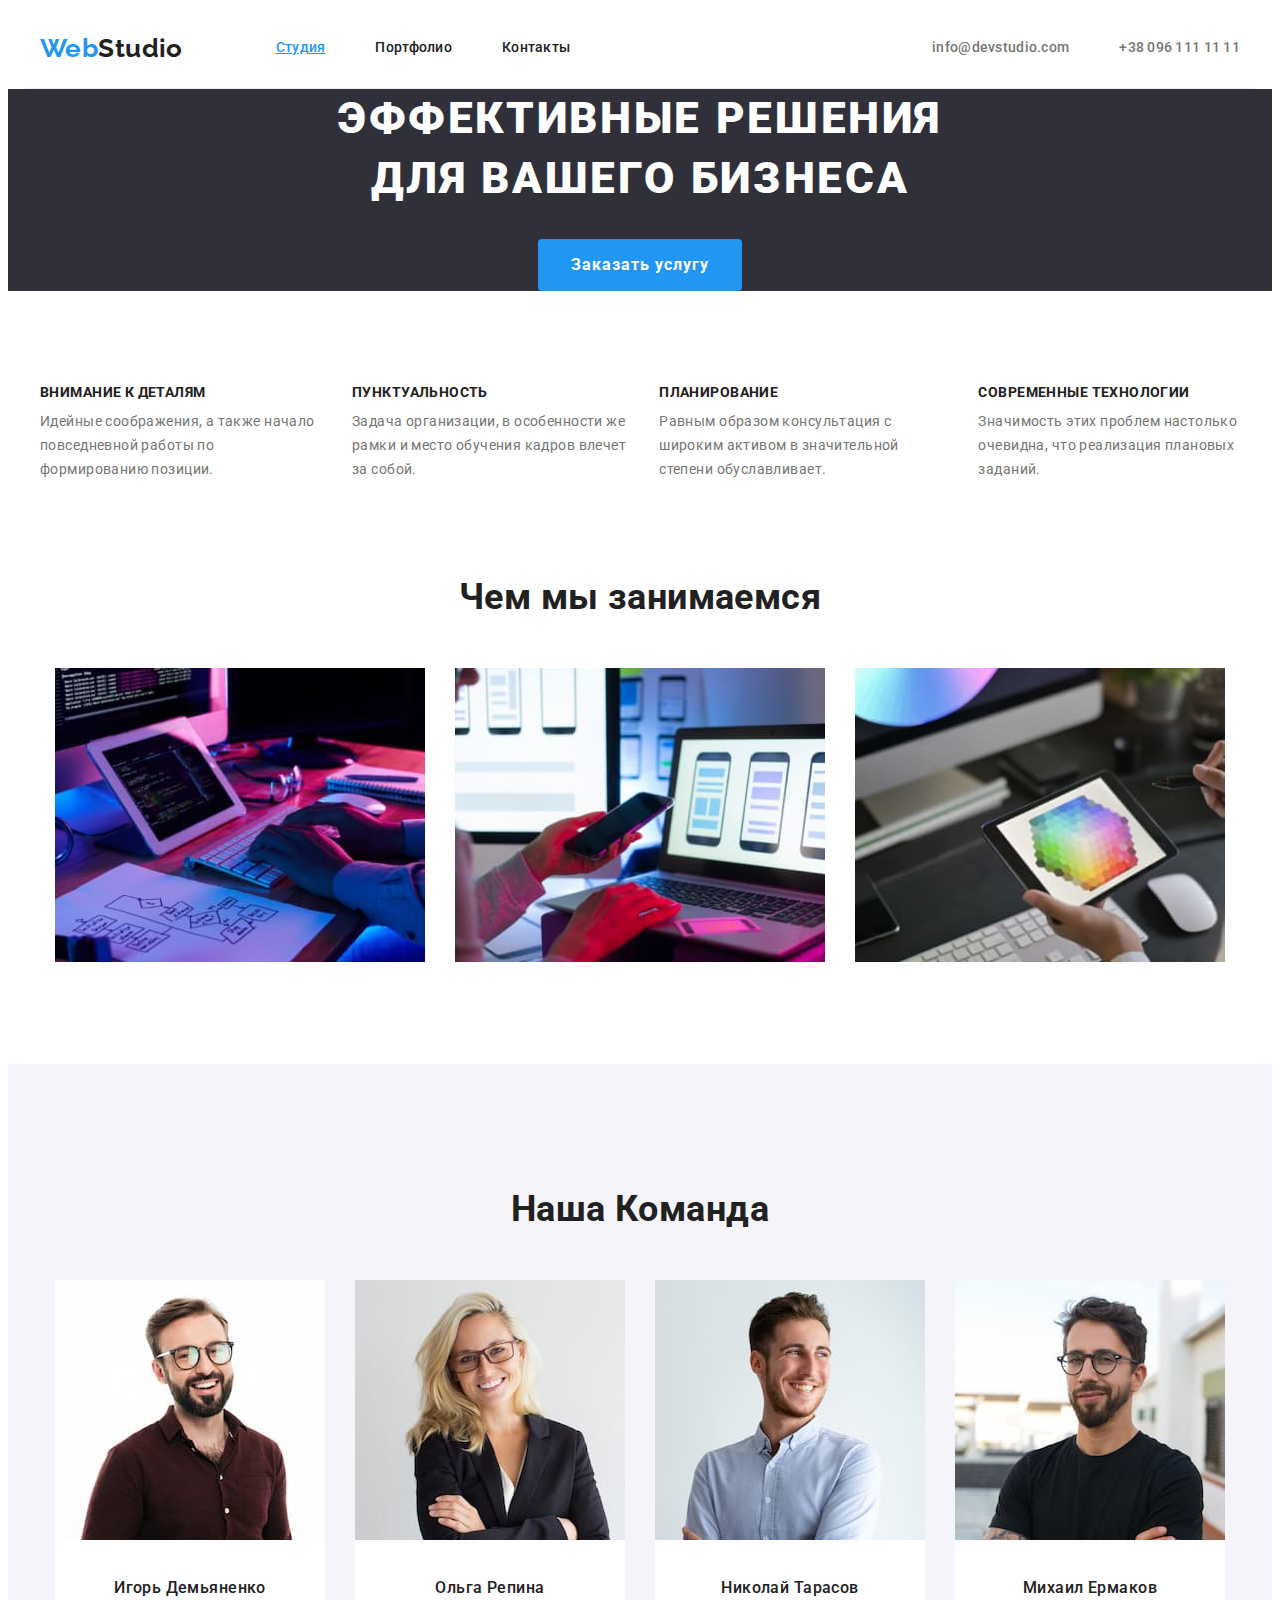
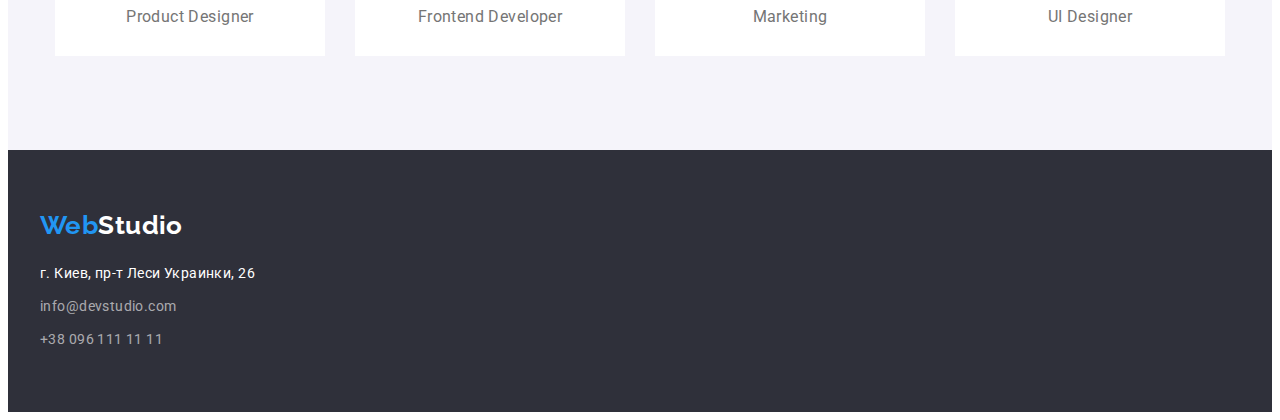
==== commit bec1be5a: "correct footer padding/margin" ====
--- a/index.html
+++ b/index.html
@@ -153,10 +153,12 @@
     </main>
 
     <footer>
-      <div class="container">
-        <a href="./index.html" class="logo link">
-          <span class="logo-primary">Web</span><span class="logo-botom">Studio</span>
-        </a>
+      <div class="container bottom">
+        <div class="logo-box">
+          <a href="./index.html" class="logo link">
+            <span class="logo-primary">Web</span><span class="logo-botom">Studio</span>
+          </a>
+        </div>
         <!--Contact info-->
         <address class="footer-contacts">
           <ul class="list">
--- a/css/styles.css
+++ b/css/styles.css
@@ -396,7 +396,21 @@
 footer {
   background-color: var(--secondary-bg-color);
 }
-
+.bottom {
+  padding-top: 60px;
+  padding-bottom: 60px;
+}
+.logo-box {
+  margin-bottom: 20px;
+}
+
+.footer-contacts > ul {
+  padding-left: 0;
+}
+
+.footer-contacts .contact + .contact {
+  margin-top: 9px;
+}
 .footer-contacts .link {
   color: var(--decoration-white-color);
 
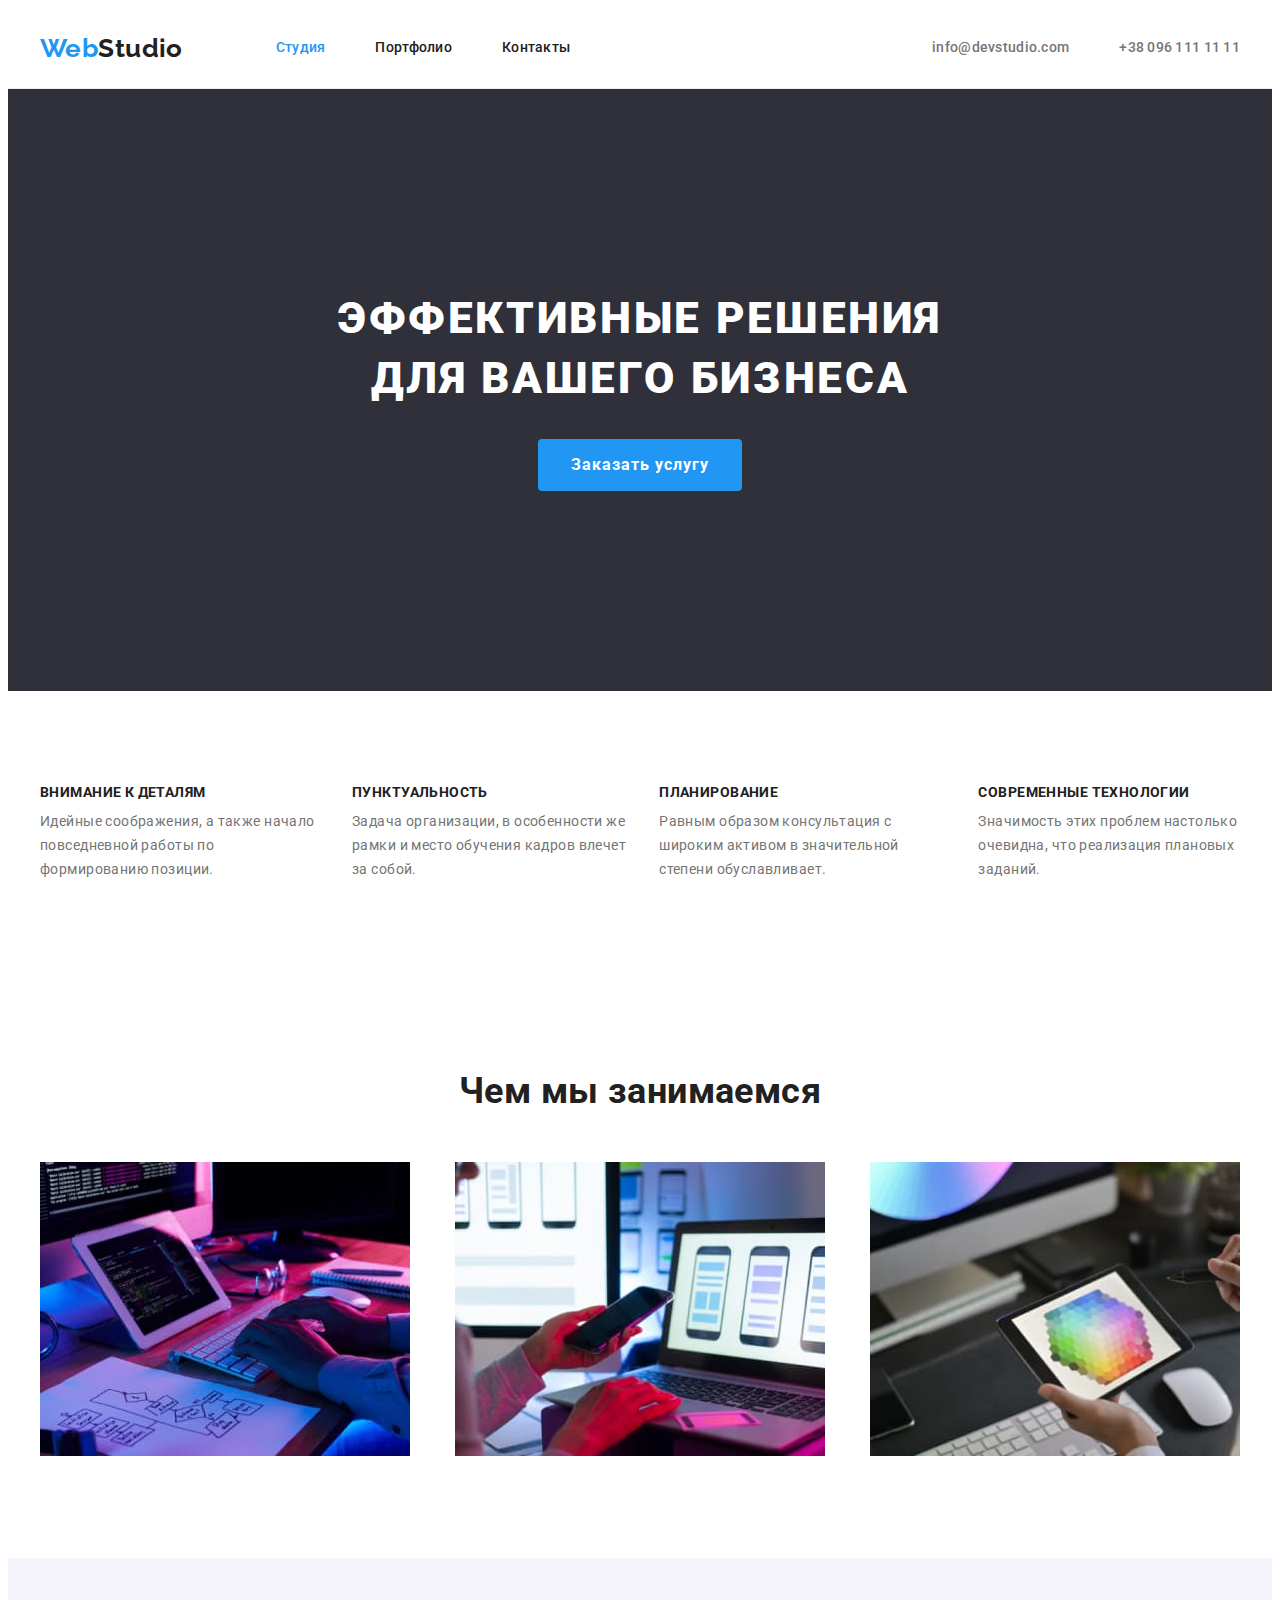
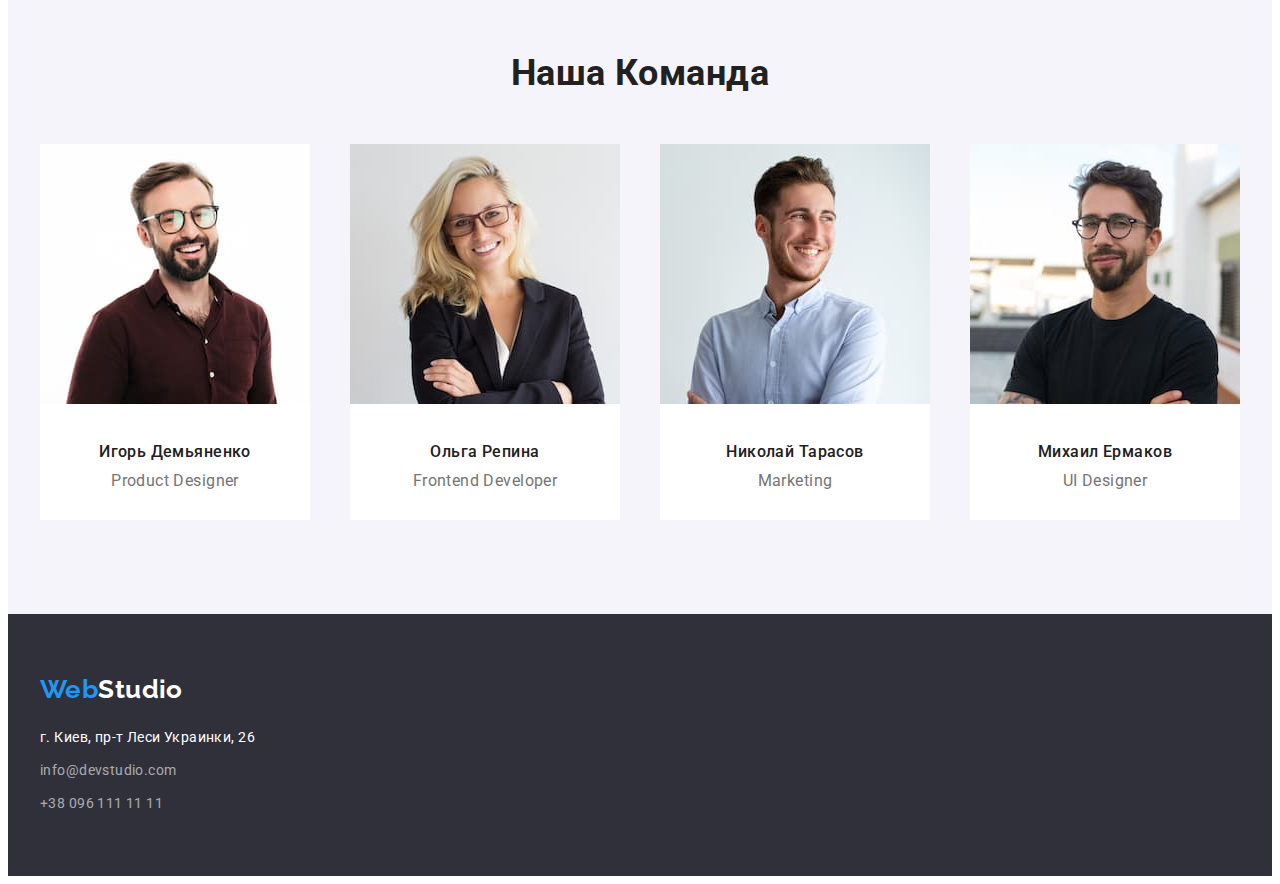
==== commit 9f52da70: "correct section padding" ====
--- a/index.html
+++ b/index.html
@@ -21,7 +21,7 @@
 
   <body>
     <!--Шапка сторінки-->
-    <header>
+    <header class="header">
       <div class="container main-nav">
         <!--Логотип-->
         <a href="./index.html" class="logo link">
@@ -60,7 +60,7 @@
         </div>
       </section>
 
-      <section class="features">
+      <section class="features section">
         <!--features-->
 
         <div class="container">
@@ -92,7 +92,7 @@
           </ul>
         </div>
       </section>
-      <section class="activities">
+      <section class="activities section">
         <!--Our activities-->
         <div class="container">
           <h2 class="activities-title">Чем мы занимаемся</h2>
@@ -122,7 +122,7 @@
         </div>
       </section>
 
-      <section class="team">
+      <section class="team section">
         <!--Team-->
         <div class="container">
           <h2 class="team-title">Наша Команда</h2>
@@ -153,7 +153,7 @@
     </main>
 
     <footer>
-      <div class="container bottom">
+      <div class="container">
         <div class="logo-box">
           <a href="./index.html" class="logo link">
             <span class="logo-primary">Web</span><span class="logo-botom">Studio</span>
--- a/css/styles.css
+++ b/css/styles.css
@@ -9,6 +9,7 @@
   --decoration-white-color: rgba(255, 255, 255, 0.6);
   --border-color: #ececec;
 }
+
 /* html{
   box-sizing: border-box;
 }
@@ -26,6 +27,11 @@
   margin: 0 auto;
 }
 
+/* ---sectio--- */
+.section {
+  padding-top: 94px;
+  padding-bottom: 94px;
+}
 /* lists style */
 .list {
   margin: 0;
@@ -46,6 +52,7 @@
 
 .current-link {
   color: var(--accent-color);
+  text-decoration: none;
 }
 
 .current-link:hover,
@@ -103,10 +110,13 @@
 }
 /* --------------HEADER-------------------- */
 /* header flexbox */
+.header {
+  border-bottom: 1px solid var(--border-color);
+}
+
 .main-nav {
   display: flex;
   align-items: center;
-  border-bottom: 1px solid var(--border-color);
 }
 
 /* logo */
@@ -189,7 +199,8 @@
 /* -----------------------BODY_INDEX----------------------- */
 /* heroes */
 .hero {
-  margin-bottom: 94px;
+  padding-top: 200px;
+  padding-bottom: 200px;
 
   background-color: var(--secondary-bg-color);
   color: var(--primary-white-color);
@@ -209,13 +220,10 @@
 }
 
 /* features */
-.features {
-  margin-bottom: 94px;
-}
 
 .feature {
   display: flex;
-  justify-content: space-around;
+  justify-content: space-between;
   padding-left: 0;
 }
 
@@ -244,13 +252,10 @@
 }
 
 /* activities */
-.activities {
-  margin-bottom: 94px;
-}
 
 .activity {
   display: flex;
-  justify-content: space-around;
+  justify-content: space-between;
   padding-left: 0;
 }
 
@@ -275,11 +280,12 @@
 
 .team-pro {
   display: flex;
-  justify-content: space-around;
+  justify-content: space-between;
   padding-left: 0;
 }
 
 .team-title {
+  margin-top: 0;
   margin-bottom: 50px;
   color: var(--text-secondary-color);
 
@@ -318,12 +324,13 @@
 /* -----------------------BODY_PORTFILIO--------------------- */
 /* gallery */
 .gallery {
-  margin-top: 51px;
-  padding-bottom: 120px;
-  background-color: var(--prtf-bg-color);
+  background-color: var(--primary-white-color);
 }
 
 .gallery .gallery-title {
+  margin-top: 0;
+  margin-bottom: 0;
+
   color: var(--text-secondary-color);
 
   font-weight: 700;
@@ -370,10 +377,21 @@
   margin-right: 0;
 }
 
+.card-container {
+  padding-top: 24px;
+  padding-left: 24px;
+  padding-bottom: 20px;
+  border: 1px solid var(--border-color);
+}
+
+.image {
+  display: block;
+  max-width: 100%;
+  height: auto;
+}
+
 .gallery-card .card-title {
-  margin-top: 20px;
-  margin-bottom: 0;
-  padding-left: 24px;
+  margin-top: 0;
 
   color: var(--text-secondary-color);
 
@@ -384,8 +402,6 @@
 }
 
 .gallery-card .defenition {
-  padding-left: 24px;
-  padding-bottom: 20px;
   margin-top: 4px;
 
   font-size: 16px;
@@ -394,12 +410,12 @@
 
 /* -----------------------FOOTER----------------------- */
 footer {
-  background-color: var(--secondary-bg-color);
-}
-.bottom {
   padding-top: 60px;
   padding-bottom: 60px;
-}
+
+  background-color: var(--secondary-bg-color);
+}
+
 .logo-box {
   margin-bottom: 20px;
 }
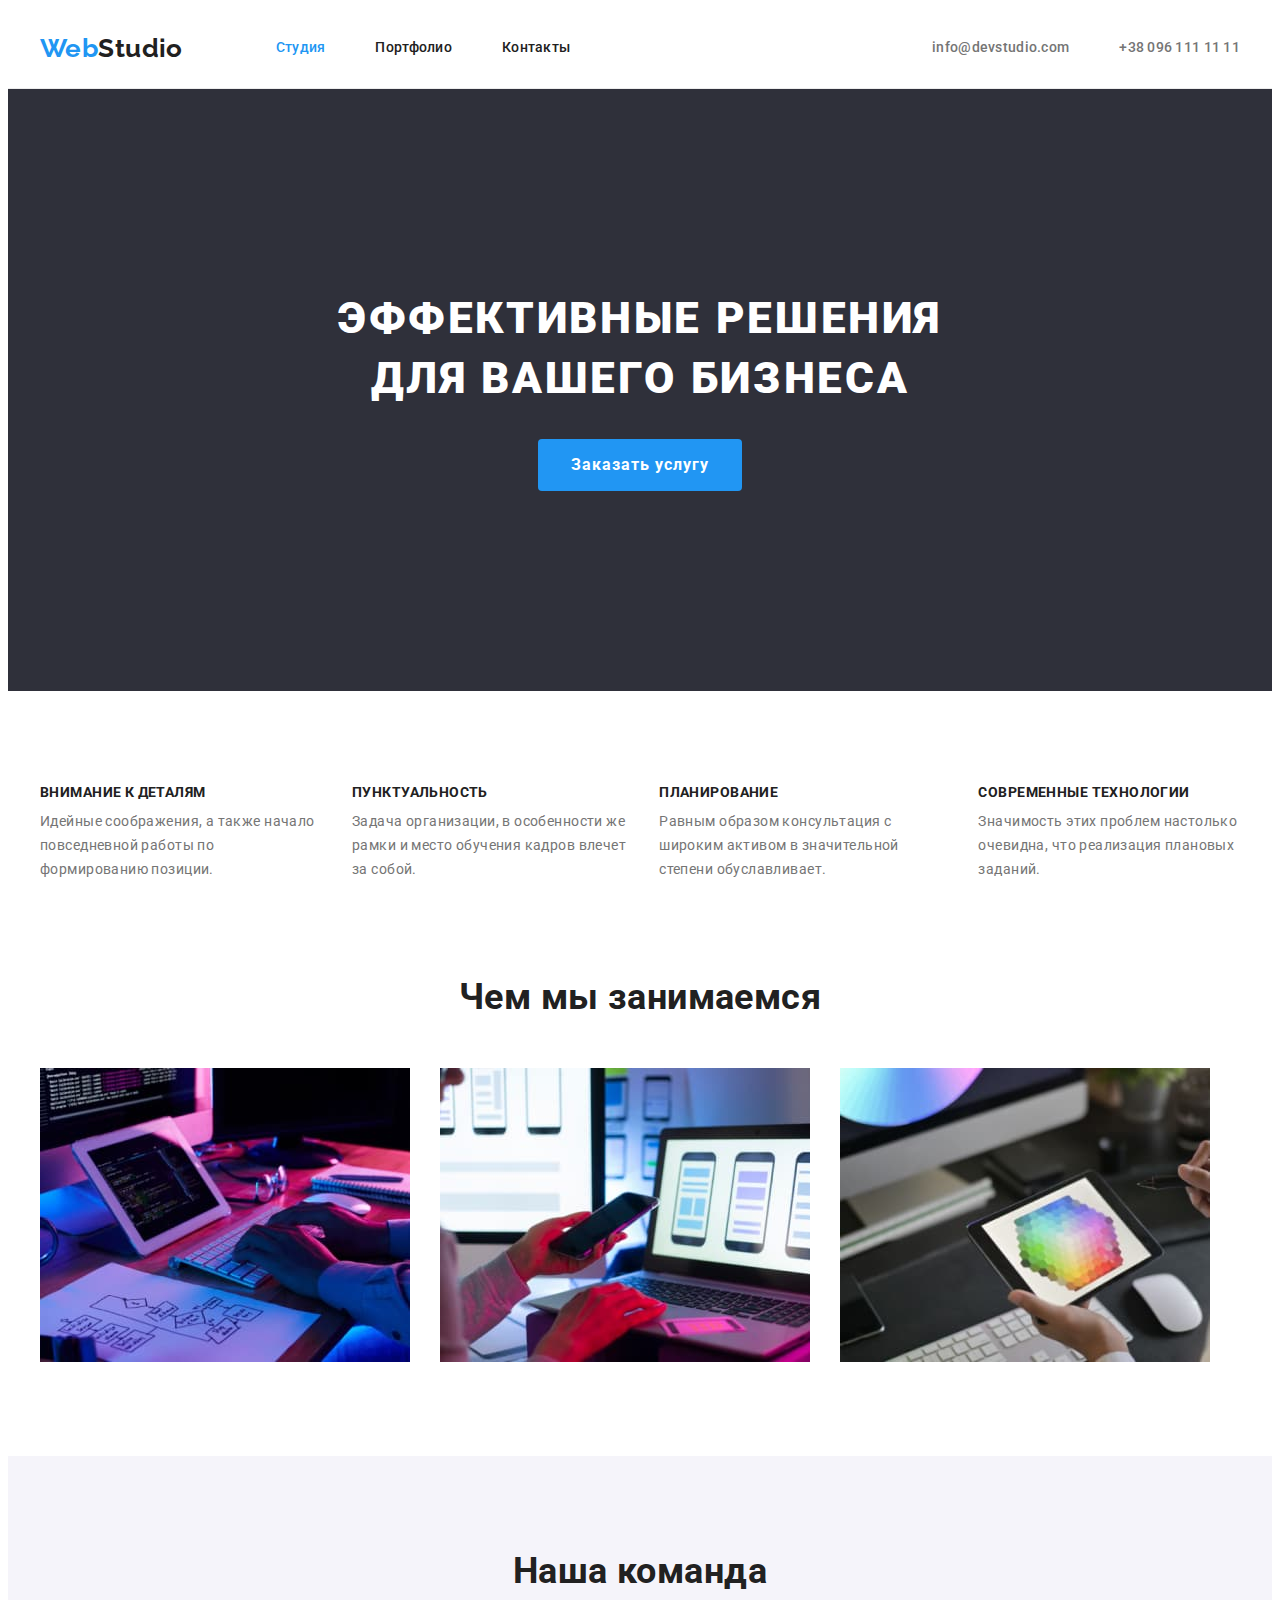
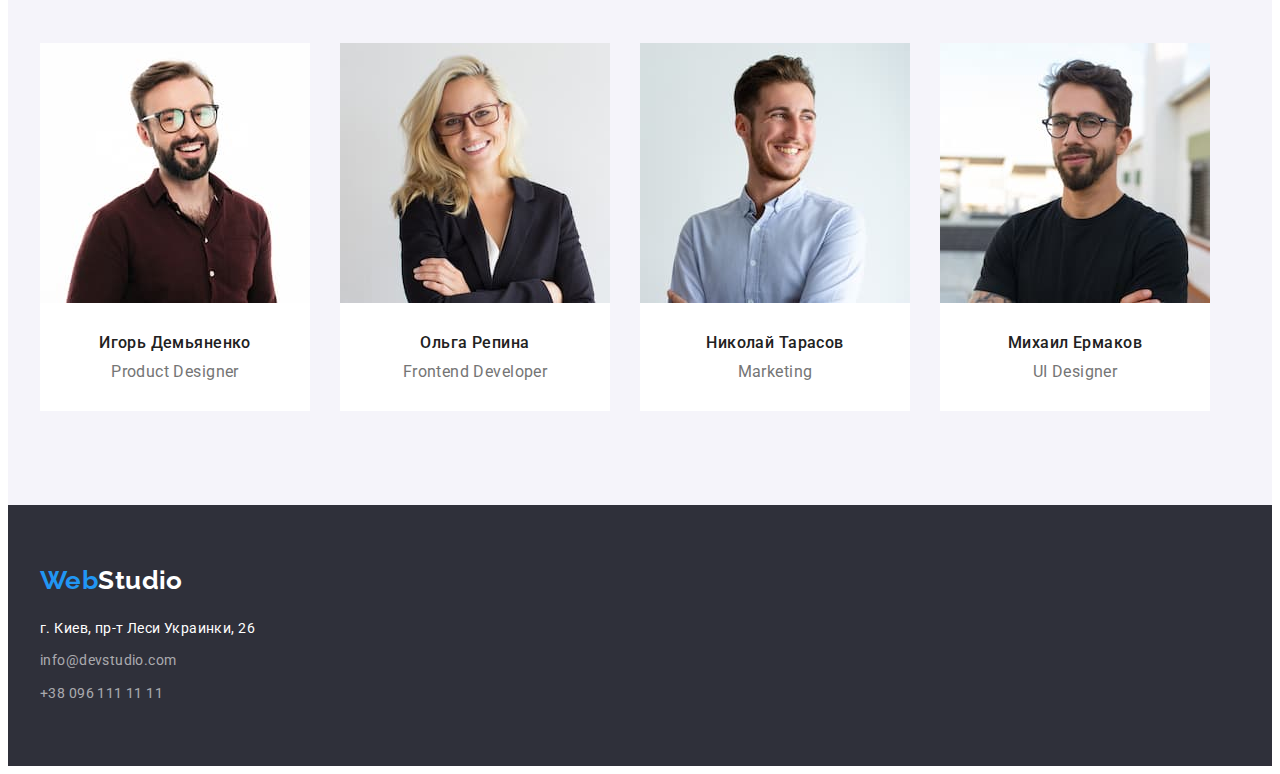
==== commit 20071758: "corroct titles margin/ img replacement" ====
--- a/index.html
+++ b/index.html
@@ -97,25 +97,28 @@
         <div class="container">
           <h2 class="activities-title">Чем мы занимаемся</h2>
           <ul class="list activity">
-            <li>
+            <li class="item">
               <img
                 src="images/img-box1.jpg"
                 alt="Програмист работает на его рабочем месте"
                 width="370"
-              />
-            </li>
-            <li>
+                class="image"
+              />
+            </li>
+            <li class="item">
               <img
                 src="images/img-box2.jpg"
                 alt="разработчик работает над дизайном мобильного приложения"
                 width="370"
-              />
-            </li>
-            <li>
+                class="image"
+              />
+            </li>
+            <li class="item">
               <img
                 src="images/img-box3.jpg"
                 alt="работа с цветовой гамой на планшете"
                 width="370"
+                class="image"
               />
             </li>
           </ul>
@@ -125,25 +128,45 @@
       <section class="team section">
         <!--Team-->
         <div class="container">
-          <h2 class="team-title">Наша Команда</h2>
+          <h2 class="team-title">Наша команда</h2>
           <ul class="list team-pro">
             <li class="team-card">
-              <img src="./images/tc1.jpg" alt="Игорь Демьяненко - Product Designer" width="270" />
+              <img
+                src="./images/tc1.jpg"
+                alt="Игорь Демьяненко - Product Designer"
+                width="270"
+                class="image"
+              />
               <h3 class="card-title">Игорь Демьяненко</h3>
               <p class="card-text">Product Designer</p>
             </li>
             <li class="team-card">
-              <img src="./images/tc2.jpg" alt="Ольга Репина - Frontend Developer" width="270" />
+              <img
+                src="./images/tc2.jpg"
+                alt="Ольга Репина - Frontend Developer"
+                width="270"
+                class="image"
+              />
               <h3 class="card-title">Ольга Репина</h3>
               <p class="card-text">Frontend Developer</p>
             </li>
             <li class="team-card">
-              <img src="./images/tc3.jpg" alt="Николай Тарасов - Marketing" width="270" />
+              <img
+                src="./images/tc3.jpg"
+                alt="Николай Тарасов - Marketing"
+                width="270"
+                class="image"
+              />
               <h3 class="card-title">Николай Тарасов</h3>
               <p class="card-text">Marketing</p>
             </li>
             <li class="team-card">
-              <img src="./images/tc4.jpg" alt="Михаил Ермаков - UI Designer" width="270" />
+              <img
+                src="./images/tc4.jpg"
+                alt="Михаил Ермаков - UI Designer"
+                width="270"
+                class="image"
+              />
               <h3 class="card-title">Михаил Ермаков</h3>
               <p class="card-text">UI Designer</p>
             </li>
--- a/css/styles.css
+++ b/css/styles.css
@@ -220,10 +220,11 @@
 }
 
 /* features */
-
+.features {
+  padding-bottom: 0;
+}
 .feature {
   display: flex;
-  justify-content: space-between;
   padding-left: 0;
 }
 
@@ -255,7 +256,7 @@
 
 .activity {
   display: flex;
-  justify-content: space-between;
+  /* justify-content: space-between; */
   padding-left: 0;
 }
 
@@ -268,6 +269,10 @@
   font-size: 36px;
   line-height: 1.17;
   text-align: center;
+}
+
+.activity > .item + .item {
+  margin-left: 30px;
 }
 
 /* team */
@@ -280,8 +285,11 @@
 
 .team-pro {
   display: flex;
-  justify-content: space-between;
-  padding-left: 0;
+  padding-left: 0;
+}
+
+.team-pro > .team-card + .team-card {
+  margin-left: 30px;
 }
 
 .team-title {
@@ -330,6 +338,8 @@
 .gallery .gallery-title {
   margin-top: 0;
   margin-bottom: 0;
+
+  opacity: 0;
 
   color: var(--text-secondary-color);
 
@@ -392,6 +402,7 @@
 
 .gallery-card .card-title {
   margin-top: 0;
+  margin-bottom: 0;
 
   color: var(--text-secondary-color);
 
@@ -403,6 +414,7 @@
 
 .gallery-card .defenition {
   margin-top: 4px;
+  margin-bottom: 0;
 
   font-size: 16px;
   line-height: 1.87;
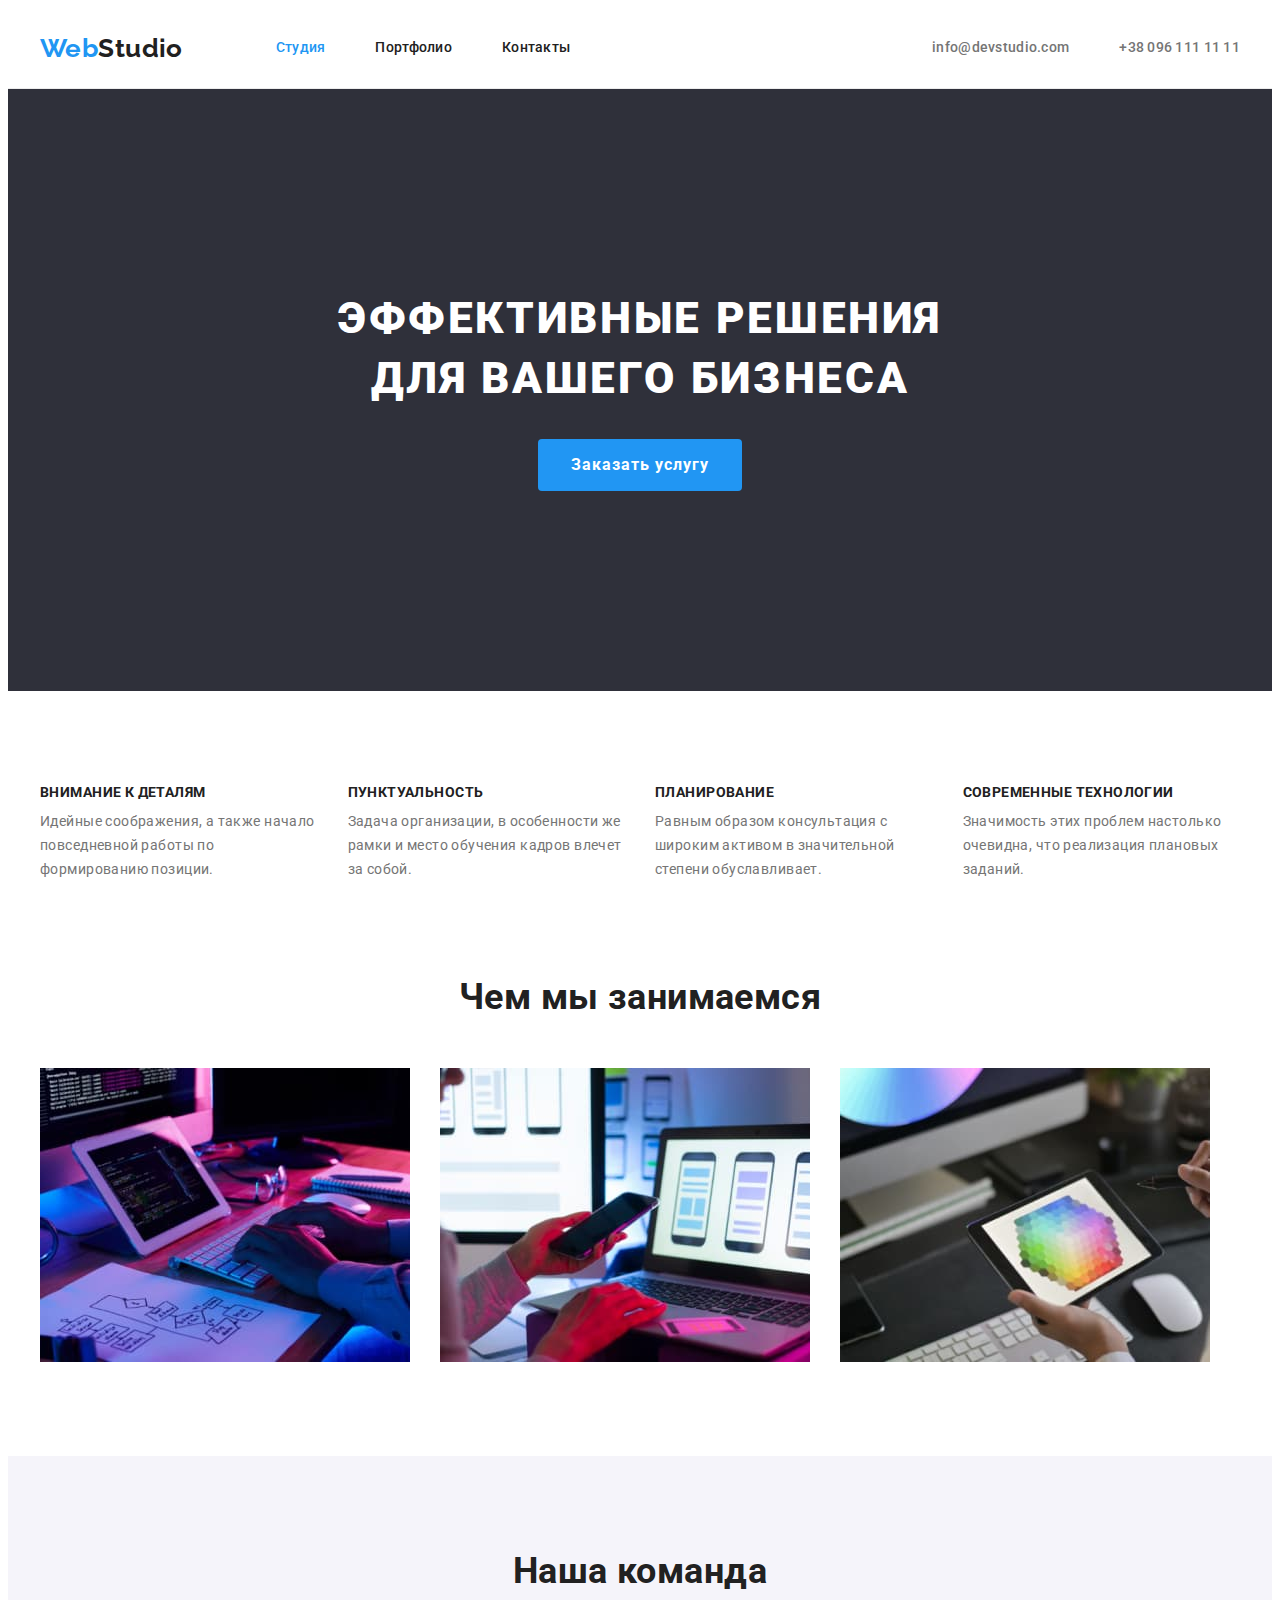
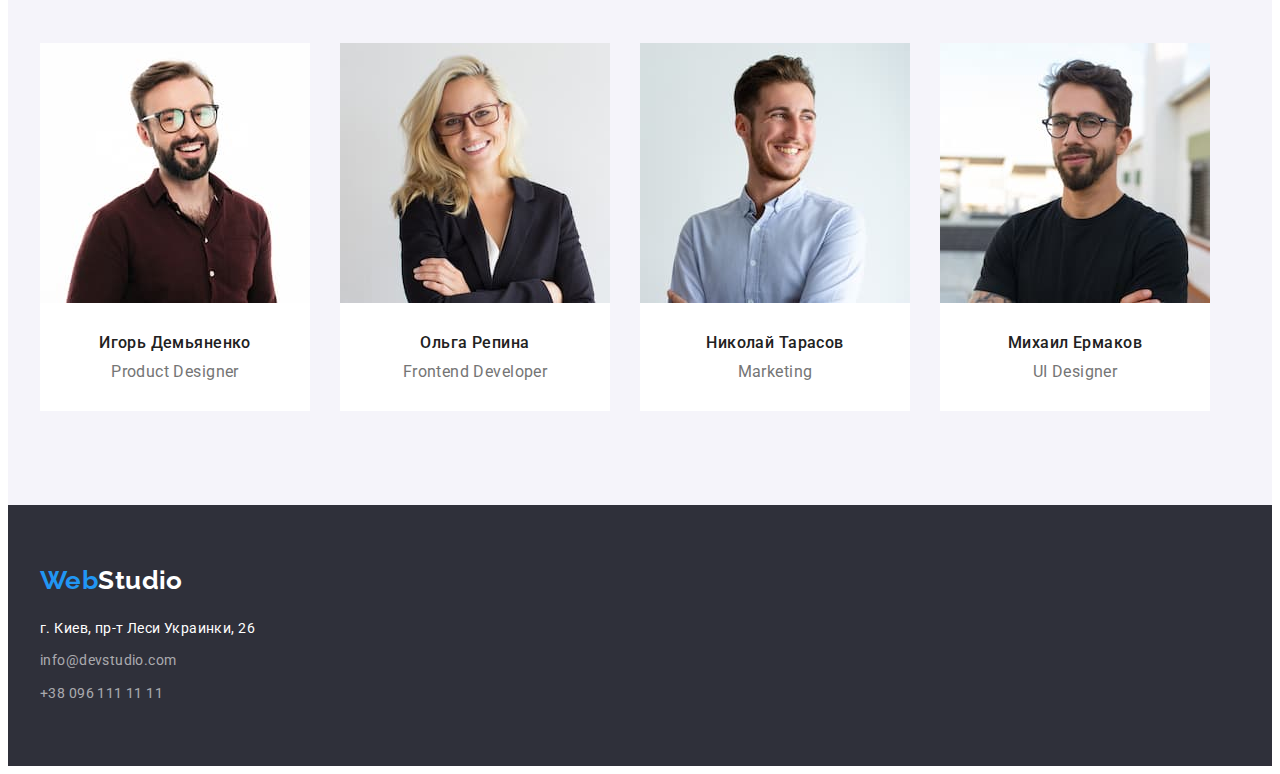
==== commit ff42c9d4: "correct  feature section's design" ====
--- a/index.html
+++ b/index.html
@@ -65,25 +65,25 @@
 
         <div class="container">
           <ul class="list feature">
-            <li class="item">
+            <li class="ability">
               <h3 class="feature-title">Внимание к деталям</h3>
               <p class="feature-description">
                 Идейные соображения, а также начало повседневной работы по формированию позиции.
               </p>
             </li>
-            <li class="item">
+            <li class="ability">
               <h3 class="feature-title">Пунктуальность</h3>
               <p class="feature-description">
                 Задача организации, в особенности же рамки и место обучения кадров влечет за собой.
               </p>
             </li>
-            <li class="item">
+            <li class="ability">
               <h3 class="feature-title">Планирование</h3>
               <p class="feature-description">
                 Равным образом консультация с широким активом в значительной степени обуславливает.
               </p>
             </li>
-            <li class="item">
+            <li class="ability">
               <h3 class="feature-title">Современные технологии</h3>
               <p class="feature-description">
                 Значимость этих проблем настолько очевидна, что реализация плановых заданий.
--- a/css/styles.css
+++ b/css/styles.css
@@ -10,15 +10,27 @@
   --border-color: #ececec;
 }
 
-/* html{
-  box-sizing: border-box;
-}
-*,
-*::before,
-*::after {
-  box-sizing: inherit;
-} */
 /* -------------GLOBAL STYLES--------------- */
+/* ----Приховані елементи---- */
+ul,
+ol {
+  padding: 0px;
+  margin: 0px;
+}
+
+.visually-hidden {
+  position: absolute;
+  white-space: nowrap;
+  width: 1px;
+  height: 1px;
+  overflow: hidden;
+  border: 0;
+  padding: 0;
+  clip: rect(0 0 0 0);
+  clip-path: inset(50%);
+  margin: -1px;
+}
+
 /* container */
 .container {
   width: 1200px;
@@ -149,7 +161,6 @@
 .local-nav {
   display: flex;
   margin-left: 93px;
-  padding-left: 0;
 
   color: var(--text-secondary-color);
 
@@ -228,8 +239,13 @@
   padding-left: 0;
 }
 
-.feature > .item + .item {
-  margin-left: 30px;
+.ability {
+  width: calc((100% - 90px) / 4);
+  margin-right: 30px;
+}
+
+.ability:last-child {
+  margin-right: 0px;
 }
 
 .features .feature-title {
@@ -335,20 +351,6 @@
   background-color: var(--primary-white-color);
 }
 
-.gallery .gallery-title {
-  margin-top: 0;
-  margin-bottom: 0;
-
-  opacity: 0;
-
-  color: var(--text-secondary-color);
-
-  font-weight: 700;
-  font-size: 18px;
-  line-height: 2;
-  letter-spacing: 0.06em;
-}
-
 .filters {
   display: flex;
   justify-content: center;
@@ -368,7 +370,7 @@
   flex-wrap: wrap;
   padding-left: 0;
 
-  margin-top: 34px;
+  margin-top: 50px;
 }
 
 .gallery-card {
@@ -451,7 +453,7 @@
   color: var(--primary-white-color);
 }
 
-.footer-contacts .contact :hover,
-.footer-contacts .contact :focus {
-  color: var(--accent-color);
-}
+.footer-contacts .contact:hover,
+.footer-contacts .contact:focus {
+  color: var(--accent-color);
+}
